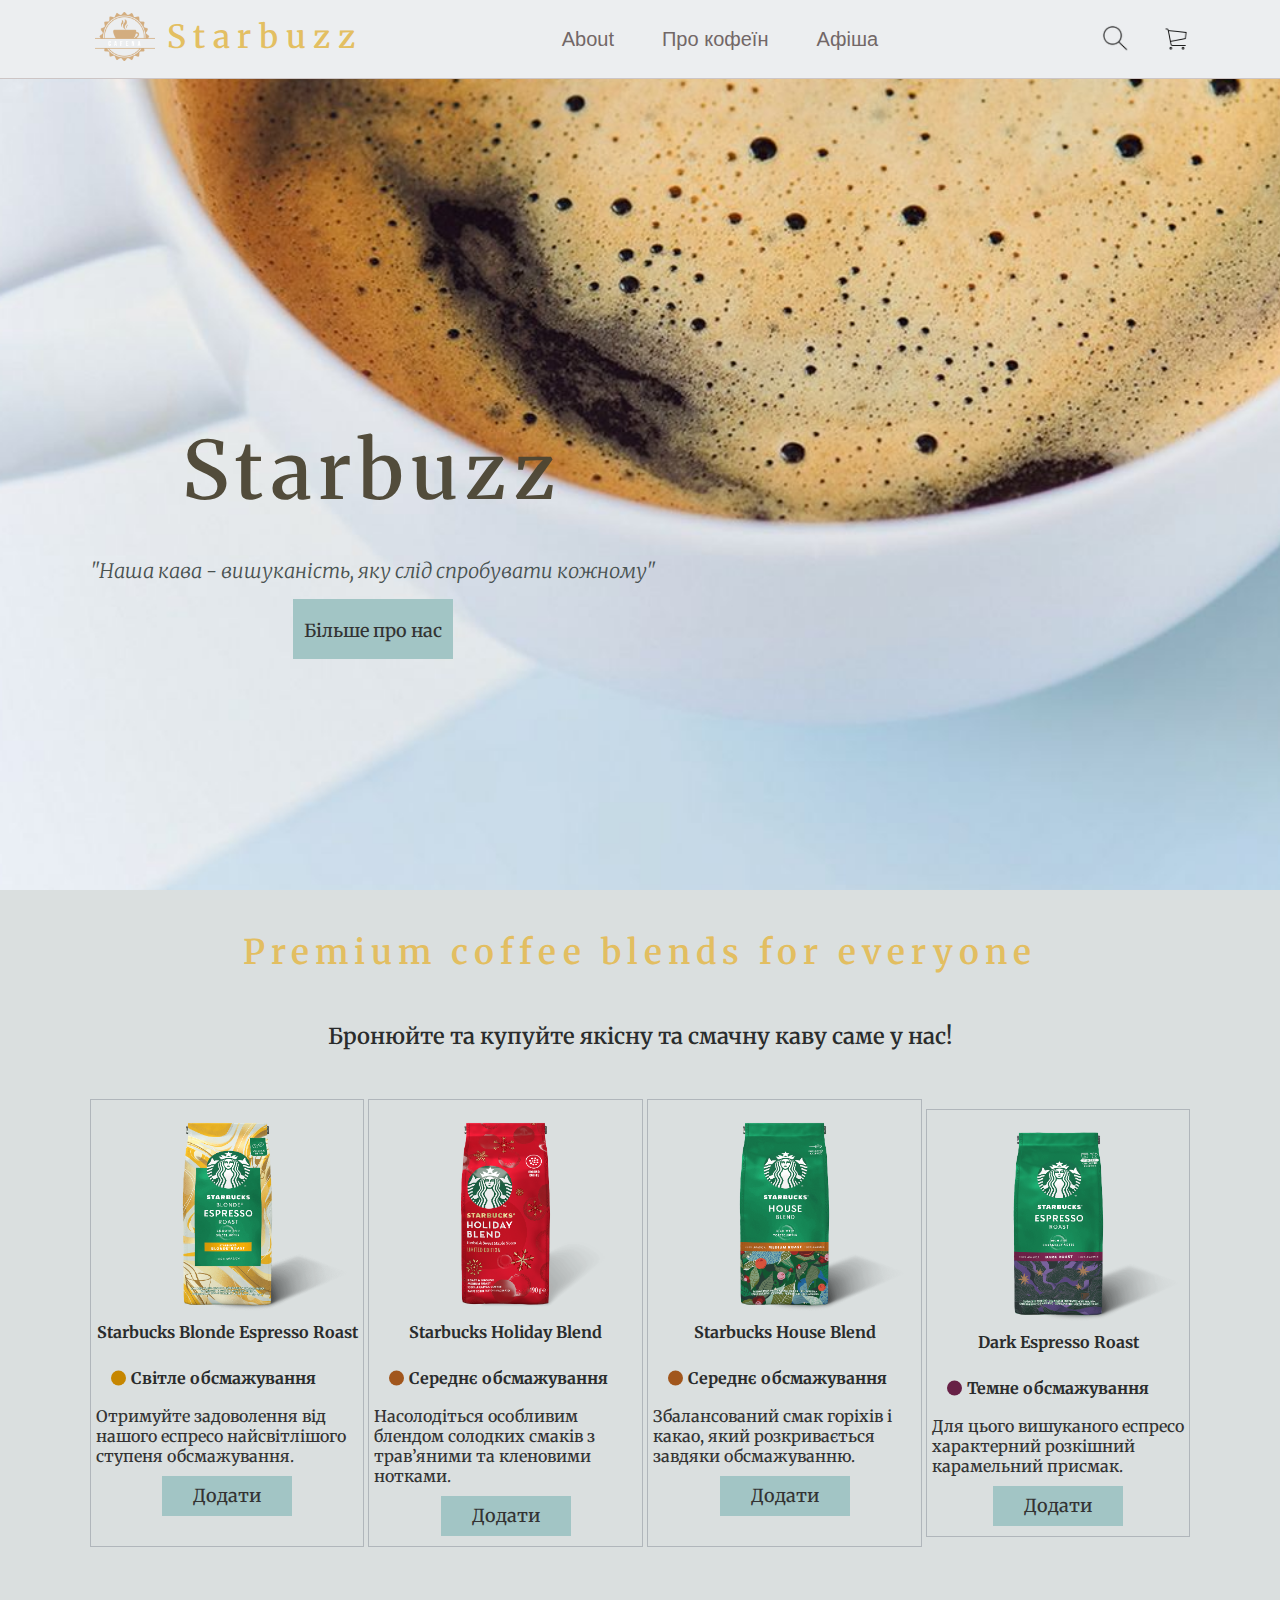
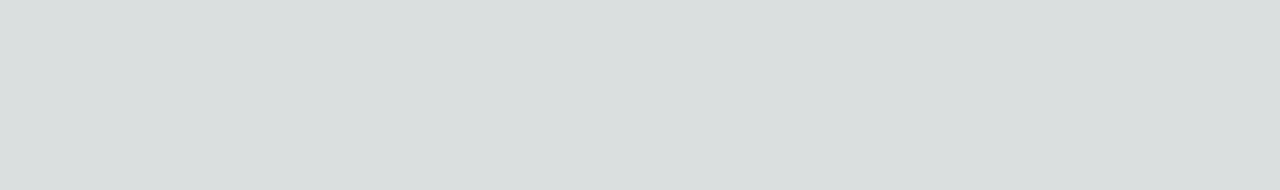
==== index.html @ 9db8d7fa "me commit" ====
<!DOCTYPE html>
<html lang="en">
<head>
    <meta charset="UTF-8">
    <meta http-equiv="X-UA-Compatible" content="IE=edge">
    <meta name="viewport" content="width=device-width, initial-scale=1.0">
    <title> Starbuzz | Головна сторінка</title>
    <link rel = "stylesheet" href="mainfile.css">
    <link href="https://fonts.googleapis.com/css2?family=Merriweather:wght@300&family=Noto+Serif&display=swap" rel="stylesheet">
    <style>
    </style>
</head>
<body>
    <script>
    window.onload = function(){ 
    let navbar = document.querySelector('.center_row');

    document.querySelector('#menu-btn').onclick = () =>{
    navbar.classList.toggle('active');
    };
}
        </script>
<header>
    <div class="logo"><a href="#"><img src="./img/logo.png" alt="logo"></a><h1 id="logo-name">Starbuzz</h1></div>
    <nav class="navbar nav_container">
        <ol class="center_row">
            <li><a href="./pages/about.html" class="menu__item" target="_blank">About</a></li>
            <li><a href="./pages/сaffeine.html" class="menu__item" target="_blank">Про кофеїн</a></li>
            <li><a href="./pages/table.html" class="menu__item" target="_blank">Афіша</a></li>
        </ol>
    </nav>
    <div class="icons">
        <div class="search" id="search-btn"><img src="./img/search.png" alt="search"></div>
        <div class="shopping" id="card-btn"><img src="./img/shopping-cart.png" alt="yourcart"></div>
        <div class="bars" id="menu-btn"><img src="./img/menu.png" alt="menu"</div>
    </div>
</header>
<section class="container cafebg">
    <div class="content">
        <h1>Starbuzz</h1>
        <p><i>"Наша кава  - вишуканість,  яку слід спробувати кожному"</i></p>
        <p class="menu_item"><a href="./pages/about.html" target="_blank" class="name">Більше про нас</a></p>
    </div>
</section>
<section class="buy-pr container">
    <h2 class="heading">Premium coffee blends for everyone</h2>
        <h3 class="heading2">Бронюйте та купуйте якісну та смачну каву саме у нас!</h3>
        <div class="grid">
            <div class="buy-coffee">
            <img class="starpic" src="./img/BlondeEspresso.png" alt="">
                <h4 class="heading3">Starbucks Blonde Espresso Roast</h4>
                <div class="roast">
            <img class="typeroast" src="./img/orange-point.svg" alt="">
                <h4 class="heading3">Світле обсмажування</h4>
                </div>
            <p class="p">Отримуйте задоволення від нашого еспресо найсвітлішого ступеня обсмажування.</p>
            <p class="menu_item1"><a href="./pages/about.html" target="_blank" class="name">Додати</a></p>
        </div>
        <div class="buy-coffee">
            <img class="starpic" src="./img/LongShadow.png" alt="">
                <h4 class="heading3">Starbucks Holiday Blend</h4>
                    <div class="roast">
                    <img class="typeroast" src="./img/brown-point.svg" alt="">
                <h4 class="heading3">Середнє обсмажування</h4>
                    </div>
            <p class="p">Насолодіться особливим блендом солодких смаків з трав’яними та кленовими нотками.</p>
            <p class="menu_item1"><a href="./pages/about.html" target="_blank" class="name">Додати</a></p>
        </div>
    <div class="buy-coffee">
        <img class="starpic" src="./img/Shadow_HouseBlend.png" alt="">
            <h4 class="heading3">Starbucks House Blend</h4>
            <div class="roast">
                <img class="typeroast" src="./img/brown-point.svg" alt="">
            <h4 class="heading3">Середнє обсмажування</h4>
            </div>
            <p class="p">Збалансований смак горіхів і какао, який розкривається завдяки обсмажуванню.</p>
            <p class="menu_item1"><a href="./pages/about.html" target="_blank" class="name">Додати</a></p>
    </div>
    <div class="buy-coffee special">
        <img class="starpic" src="./img/Shadow_EspressoRoast.png" alt="">
            <h4 class="heading3">Dark Espresso Roast</h4>
            <div class="roast">
                <img class="typeroast" src="./img/purple-point.svg" alt="">
            <h4 class="heading3">Темне обсмажування</h4>
            </div>
            <p class="p">Для цього вишуканого еспресо характерний розкішний карамельний присмак.</p>
            <p class="menu_item1"><a href="./pages/about.html" target="_blank" class="name">Додати</a></p>
    </div>
        </div>
        
</section>
</body>
</html>
---- mainfile.css ----
*{
    font-family: 'Merriweather', serif;
    margin:0; 
    padding:0;
    box-sizing: border-box;
    outline: none; 
    border:none;
    text-decoration: none;
    
}
html {
    font-size: 62.5%;
}
body{
    background: beige;
}
html, body {
    max-width: 100%;
    overflow-x: hidden;
}
h1 {
    font-size: 32px;
    font-weight: 570;
    line-height: 1.8;
    letter-spacing: 7.6px;
    text-align: center;
    text-transform: initial;
    padding-top: 0;
}
h2{
    font-size: 30px;
    font-style:initial;
    font-weight: 620;
    line-height: 1.3;
    letter-spacing: 6px;
    text-align: justify;
    text-transform: initial;
}
h3 {
    font-size: 18px;
    font-style:initial;
    font-weight: 600;
    line-height: 0.8;
    text-align:inherit;
    text-transform: initial;
}
p, a {
    font-size: 18px;
    font-weight: 500;
    line-height: normal;
    text-align: left;
    text-transform: initial;
    margin: 10px 5px;
    color: #333333;
}
section {
    align-content: initial;
    padding: 40px 7%;
}
h1, h2, h3 span {
    color: #e3bc59f3;
}
header {
    background-color: #eceef0;
    display: flex;
    justify-content: space-between;
    align-items: center;
    border-bottom: 1.5px solid #cdc5c5;
    padding: 2px 7%;
    top: 0;
    left: 0;
    right: 0;
    z-index: 1000;
    list-style-type: none;
}
.heading {
    text-align: center;
    padding-bottom: 54px;
    font-size: 34px;
}
.heading2{
    text-align: center;
    padding-bottom: 54px;
    font-size: 22px;
    color: rgb(42, 44, 44);
}
.heading3{
    text-align: center;
    padding-bottom: 8px;
    padding-top: 8px;
    font-size: 16px;
    color: rgb(42, 44, 44);
}
.p{
    font-size: 16px;
}
.logo a img{
    width: 60px;
}
div.logo h1 {
    margin: 7px;
}
.navbar{
    display: flex;
    flex-direction: column;
    justify-content: center;
    align-items: center;
}
.center_row{
    display: flex;
    justify-content: space-between;
    align-items: center;
    list-style-type: none;
}
.nav_container ol li {
    margin: 0 14px;
}
ol {
    list-style: none;
}
a.menu__item{
    margin:0 1rem;
    font-family: 'Raleway', sans-serif;
    text-decoration: none;
    font-style: normal;
    color: #726767;
    font-size: 20px;
}
a.menu__item:hover {
    color: #e3bc59f3;
    border-bottom: 2px solid #e3bc59f3;
    padding-bottom: 8px;
}
div.logo{
    display: flex;
    flex-direction: row;
}
div.icons {
    display: flex;
    flex-direction: row;
}
div.icons div {
    cursor: pointer;
    font-size: 40px;
    margin-left: 32px;
}
div.icons div img {
    height: 28px;
}
#menu-btn{
    display: none;
}
section{
    min-height: 100vh;
}
/*section cafebg*/
section.container.cafebg{
    min-height: 100vh;
    display: flex;
    align-items: center;
    background-image: url(./img/main-coffee.jpg);
    background-attachment: fixed;
    background-size: cover;
    background-position: center;
}
.container.cafebg .content {
    max-width: 800px;
}
.content h1 {
    font-size: 80px;
    color: #4b4432f3;
}
.content p {
    font-size: 2rem;
    font-weight: lighter;
    line-height: 1.8;
    padding: 1rem 0;
    color: #495250;
    margin: 0 auto;
}
.menu_item{
    position: absolute;
    background:#a2c5c5;
    color:#eceef0;
    position:relative;
    height:60px;
    width: 160px;
    font-size: 22px;
    padding:0 16px;
    cursor: pointer;
    transition:800ms ease all;
    outline:none;
    border-radius: px;
  }
  .menu_item:hover{
    background:#eceef0;
    color:#dadfdf;
  }
  .menu_item:before,.menu_item:after{
    content:'';
    position:absolute;
    top:0;
    right:0;
    height:3px;
    width:0;
    background: #a2c5c5;
    transition:400ms ease all;
  }
  .menu_item:after{
    right:inherit;
    top:inherit;
    left:0;
    bottom:0;
  }
  .menu_item:hover:before,.menu_item:hover:after{
    width:100%;
    transition:800ms ease all
  }
 a.name {
    display: flex;
    align-items: center;
    justify-content: center;
 }
 /*end section cafebg*/
 /*section buy-pr*/
 .buy-pr{
    background-color: #dadfdf;
    margin-top: -7%;
    display: flex;
    flex-direction: column;
 }
 section.buy-pr h2 {
    text-align: center;
}
.grid {
    display: flex;
    flex-wrap: wrap;
    gap: 4px;
}
.buy-coffee{
    flex: 24%;
    border: 1.5px solid rgb(176, 182, 187);
}
.roast {
    display: flex;
    flex-direction: row;
    margin-left: 20px;
}
.roast .typeroast {
    margin-right: 5px;
}
div.roast{
    margin-top: 10px;
}
img.starpic {
    display: block;
    margin: 0 auto;
}
.starpic {
    max-width: 255px;
    max-height: 315px;
}
div.grid div.buy-coffee {
    text-align: center;
}
div.buy-coffee:hover {
    background: #eceef0;
}
.menu_item1{
    position: absolute;
    background:#a2c5c5;
    color: #4b4432f3;
    position:relative;
    height:40px;
    width: 130px;
    font-size: 22px;
    padding:0 16px;
    cursor: pointer;
    transition:800ms ease all;
    outline:none;
    margin: auto;
    display: flex;
    justify-content: center;
    align-content: center;
    font-weight: 600;
    margin: 10px auto;  
}
.menu_item1:hover{
    background:#eeedbe;
    color:#b6dada;
  }













/*media queires*/
@media screen and (max-width: 991px){
    html{
        font-size: 55%;
    }
    header {
        padding: 1.5rem 2rem;
    }
    section{
        padding:2rem;
    }
}
@media (max-width: 786px){
    #menu-btn{
        display:inline-block;
    } 
    ol.center_row  {
        position: absolute;
        top: 101.5px;
        right: 0;
        background: #fff;
        width: 280px;
        height: calc(100vh - 9.5rem);
    }
     ol.center_row.active{
        right: 100%;
    }
     ol.center_row  {
        display: block;
        padding: 8px;
        font-size: 34px;
        z-index: 1;
    }
    .container.cafebg{
        background-position: left;
        justify-content: center;
        text-align: center;
    }
}
@media (max-width: 440px){
    .container.cafebg .content h1{
        font-size: 45px;
    }
    .container.cafebg .content p{
        font-size: 16px;
    }
    .menu_item {
        height: 50px;
        width: 130px;
    }
    .menu_item a{
        font-size: 14px;
    }
}
@media (max-width: 484px){
    #logo-name {
        display: none;
    }
}
@media (max-width: 1377px), 
       (min-width:1307px){
        .special {
            
    display: block;
    max-width: 24%;
    margin: auto;
        }
}
@media (max-width: 1213px){
    .special{
    display: block;
    max-width: 33%;
    margin: auto;
    }
}
@media (max-width: 817px){
    .special{
    display: block;
    max-width: 50%;
    margin: auto;
    }
}
@media (max-width: 556px){
    .special{
    display: block;
    max-width: 100%;
    }
}
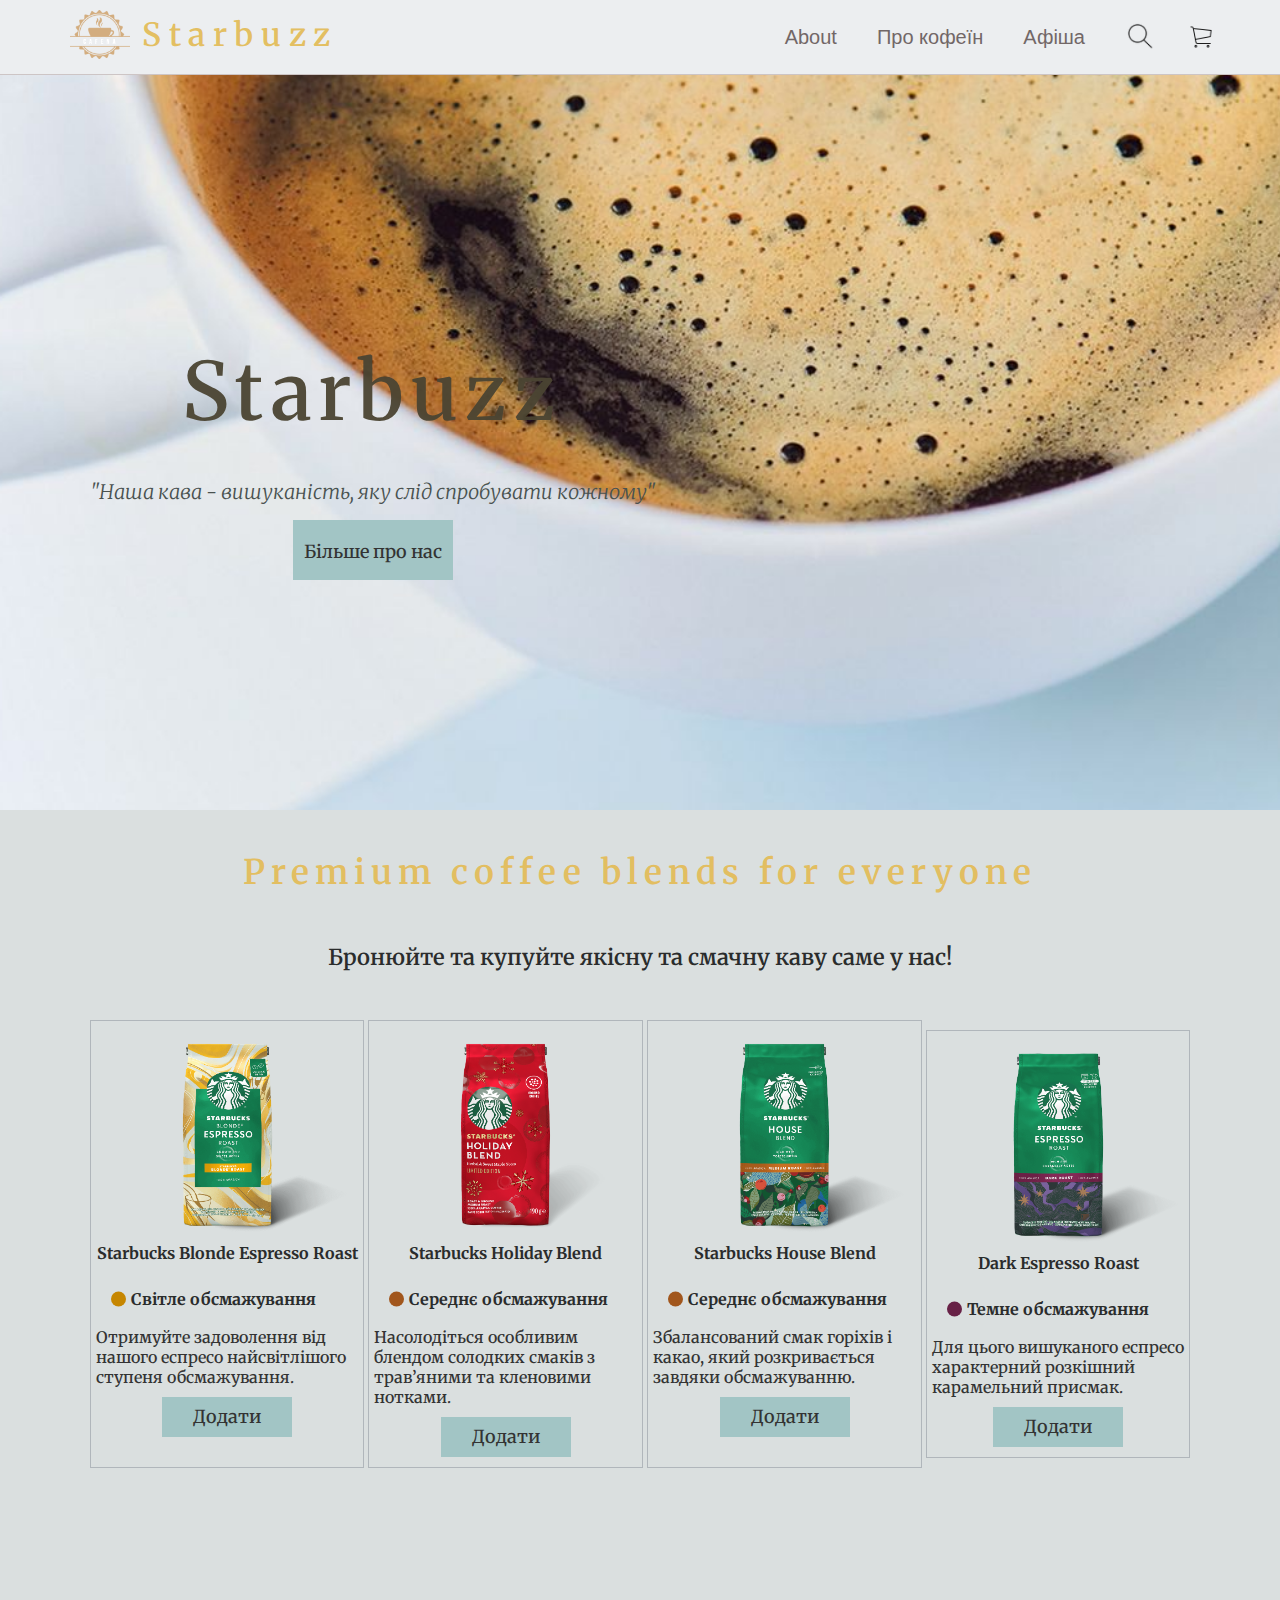
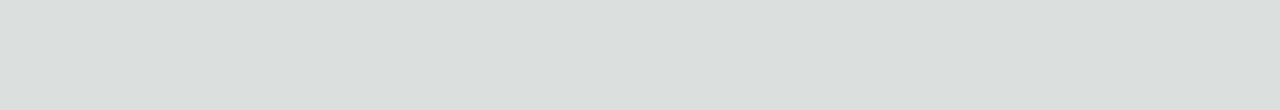
==== commit 8aa1de82: "secondcommit" ====
--- a/index.html
+++ b/index.html
@@ -11,28 +11,33 @@
     </style>
 </head>
 <body>
-    <script>
-    window.onload = function(){ 
-    let navbar = document.querySelector('.center_row');
-
-    document.querySelector('#menu-btn').onclick = () =>{
-    navbar.classList.toggle('active');
-    };
-}
-        </script>
-<header>
-    <div class="logo"><a href="#"><img src="./img/logo.png" alt="logo"></a><h1 id="logo-name">Starbuzz</h1></div>
-    <nav class="navbar nav_container">
-        <ol class="center_row">
-            <li><a href="./pages/about.html" class="menu__item" target="_blank">About</a></li>
-            <li><a href="./pages/сaffeine.html" class="menu__item" target="_blank">Про кофеїн</a></li>
-            <li><a href="./pages/table.html" class="menu__item" target="_blank">Афіша</a></li>
-        </ol>
-    </nav>
-    <div class="icons">
-        <div class="search" id="search-btn"><img src="./img/search.png" alt="search"></div>
-        <div class="shopping" id="card-btn"><img src="./img/shopping-cart.png" alt="yourcart"></div>
-        <div class="bars" id="menu-btn"><img src="./img/menu.png" alt="menu"</div>
+<header class="header">
+    <div class="header_container">
+        <div class="logo"><a href="#"><img src="./img/logo.png" alt="logo"></a><h1 id="logo-name">Starbuzz</h1></div>
+        <div class="header_menu menu">
+            <div class="menu_icon">
+                <img src="img/menu.png"></im>
+            </div>
+            <nav class="navbar nav_container">
+                <ol class="center_row">
+                    <li>
+                        <a href="#" class="menu__item">About</a>
+                        <span class="menu_arrow"></span>
+                        <ul class="menu_sub-list">
+                            <li><a href="#" class="menu_sub-link" target="_blank">Філософія</a></li>
+                            <li><a href="#" class="menu_sub-link" target="_blank">Партнери</a></li>
+                            <li><a href="#" class="menu_sub-link" target="_blank">Контакти</a></li>
+                        </ul>
+                    </li>
+                <li><a href="./pages/сaffeine.html" class="menu__item" target="_blank">Про кофеїн</a></li>
+                <li><a href="./pages/table.html" class="menu__item" target="_blank">Афіша</a></li>
+                </ol>
+                <div class="icons">
+                    <div class="search" id="search-btn"><img src="./img/search.png" alt="search"></div>
+                    <div class="shopping" id="card-btn"><img src="./img/shopping-cart.png" alt="yourcart"></div>
+                </div>
+            </nav>
+    </div>
     </div>
 </header>
 <section class="container cafebg">
@@ -90,4 +95,6 @@
         
 </section>
 </body>
+<script src="script.js"></script>
+<div class="ping" style="background-image: url(&quot;https://nervin.net/img/ping.gif&quot;); width: 23px; height: 44px; position: fixed; bottom: 0px; transform: scaleX(-1); left: 1354.83px;"></div>
 </html>--- a/mainfile.css
+++ b/mainfile.css
@@ -13,6 +13,10 @@
 }
 body{
     background: beige;
+    scroll-behavior: smooth;
+}
+body.lock{
+    overflow: hidden;
 }
 html, body {
     max-width: 100%;
@@ -60,19 +64,7 @@
 h1, h2, h3 span {
     color: #e3bc59f3;
 }
-header {
-    background-color: #eceef0;
-    display: flex;
-    justify-content: space-between;
-    align-items: center;
-    border-bottom: 1.5px solid #cdc5c5;
-    padding: 2px 7%;
-    top: 0;
-    left: 0;
-    right: 0;
-    z-index: 1000;
-    list-style-type: none;
-}
+
 .heading {
     text-align: center;
     padding-bottom: 54px;
@@ -94,32 +86,56 @@
 .p{
     font-size: 16px;
 }
+.header {
+    position: fixed;
+    top: 0;
+    left: 0;
+    width: 100%;
+    z-index: 1000;
+    background-color: #eceef0;
+    border-bottom: 1.5px solid #cdc5c5;
+}
+.header_container{
+    max-width: 1200px;
+    margin: 0 auto;
+    display: flex;
+    padding: 0px 25px;
+    align-items: center;
+    justify-content: space-between;
+    min-height: 70px;
+}
 .logo a img{
     width: 60px;
 }
 div.logo h1 {
     margin: 7px;
 }
-.navbar{
-    display: flex;
-    flex-direction: column;
-    justify-content: center;
-    align-items: center;
-}
-.center_row{
-    display: flex;
-    justify-content: space-between;
-    align-items: center;
-    list-style-type: none;
-}
-.nav_container ol li {
-    margin: 0 14px;
-}
-ol {
+.center_row > li{
+    position: relative;
+    margin: 0px 0px 0px 20px;
+}
+ol, ul {
     list-style: none;
+}
+.menu_sub-list{
+    position: absolute;
+    top: 100%;
+    right: 0;
+    background-color: #fff;
+    padding: 15px;
+    min-width: 150px;
+}
+.menu_sub-list li {
+    margin: 0px 0px 10px 0px;
+}
+.menu_sub-list li:last-child{
+    margin: 0;
 }
 a.menu__item{
     margin:0 1rem;
+}
+a.menu__item,
+.menu_sub-list li a{
     font-family: 'Raleway', sans-serif;
     text-decoration: none;
     font-style: normal;
@@ -131,6 +147,11 @@
     border-bottom: 2px solid #e3bc59f3;
     padding-bottom: 8px;
 }
+.menu_sub-list li a:hover{
+    color: #e3bc59f3;
+    border-bottom: 2px solid #e3bc59f3;
+    padding-bottom: 4px;
+}
 div.logo{
     display: flex;
     flex-direction: row;
@@ -138,6 +159,7 @@
 div.icons {
     display: flex;
     flex-direction: row;
+    margin: 0 auto;
 }
 div.icons div {
     cursor: pointer;
@@ -147,7 +169,7 @@
 div.icons div img {
     height: 28px;
 }
-#menu-btn{
+.menu_icon{
     display: none;
 }
 section{
@@ -289,6 +311,113 @@
     background:#eeedbe;
     color:#b6dada;
   }
+.menu_arrow{
+    display: none;
+}
+body._pc .center_row > li:hover .menu_sub-list {
+    opacity: 1;
+    visibility: visible;
+    transform: translate(0px, 0px);
+    pointer-events: all;
+}
+body._mobile .center_row > li {
+    display: flex;
+    align-items: center;
+}
+body._mobile .menu_arrow{
+    display: block;
+    width: 0;
+    height: 0;
+    border-left: 5px solid transparent; 
+    border-right: 5px solid transparent; 
+    border-top: 10px solid #cbcfcf;
+}
+body._mobile .center_row > li.active .menu_sub-list {
+    opacity: 1;
+    visibility: visible;
+    transform: translate(0px, 0px);
+    pointer-events: all;
+    display: block;
+}
+
+@media (min-width: 767px){
+    .center_row{
+        display: flex;
+        align-items: center;
+    }
+    .center_row > li {
+        padding: 10px 0;
+    }
+    nav.navbar.nav_container{
+        display: flex;
+    }
+    .menu_sub-list{
+        transform: translate(0px, 10%);
+        opacity: 0;
+        visibility: hidden;
+        pointer-events: none;
+        transition: all 0.3s ease 0s;
+    }
+}
+@media (max-width: 767px) {
+    .menu_icon{
+        z-index: 5;
+        display: block;
+        position: relative;
+        width: 30px;
+        height: 18px;
+        cursor: pointer;
+    }
+    .nav_container {
+        position: fixed;
+        top: 0;
+        right: -100%;
+        width: 100%;
+        height: 100%;
+        background-color:rgba(174, 201, 201, 0.95);
+        color: rgb(230, 240, 238);
+        padding: 100px 30px;
+        transition: right 0.3s ease 0s;
+    }
+    .nav_container.active{
+        right: 0;
+        
+    }
+    .nav_container::before{
+        content: "";
+        position: fixed;
+        width: 100%;
+        top: 0;
+        left: 0;
+        max-height: 102px;
+        background-color: #eceef0;
+        border-bottom: 1.5px solid #cdc5c5;
+        z-index: 2;
+    }
+    .center_row > li {
+        flex-wrap: wrap;
+        margin: 15px 0px 25px 0px;
+    }
+    .nav_container > li.active .menu_sub-list{
+        display: block;
+    }
+    .center_row li a{
+        font-size: 22px;
+    }
+    .menu_sub-list{
+        position: relative;
+        flex: 1 1 100%;
+        display: none;
+    }
+    .menu_sub-link{
+        font-size: 18px;
+    }
+}
+div.logo{
+    z-index: 3;
+}
+
+
 
 
 
@@ -303,7 +432,13 @@
 
 
 /*media queires*/
-@media screen and (max-width: 991px){
+@media screen and (min-width: 960px) {
+    html {
+      margin-left: calc(100vw - 100%);
+      margin-right: 0;
+    }
+  }
+@media(max-width: 991px){
     html{
         font-size: 55%;
     }
@@ -312,33 +447,6 @@
     }
     section{
         padding:2rem;
-    }
-}
-@media (max-width: 786px){
-    #menu-btn{
-        display:inline-block;
-    } 
-    ol.center_row  {
-        position: absolute;
-        top: 101.5px;
-        right: 0;
-        background: #fff;
-        width: 280px;
-        height: calc(100vh - 9.5rem);
-    }
-     ol.center_row.active{
-        right: 100%;
-    }
-     ol.center_row  {
-        display: block;
-        padding: 8px;
-        font-size: 34px;
-        z-index: 1;
-    }
-    .container.cafebg{
-        background-position: left;
-        justify-content: center;
-        text-align: center;
     }
 }
 @media (max-width: 440px){
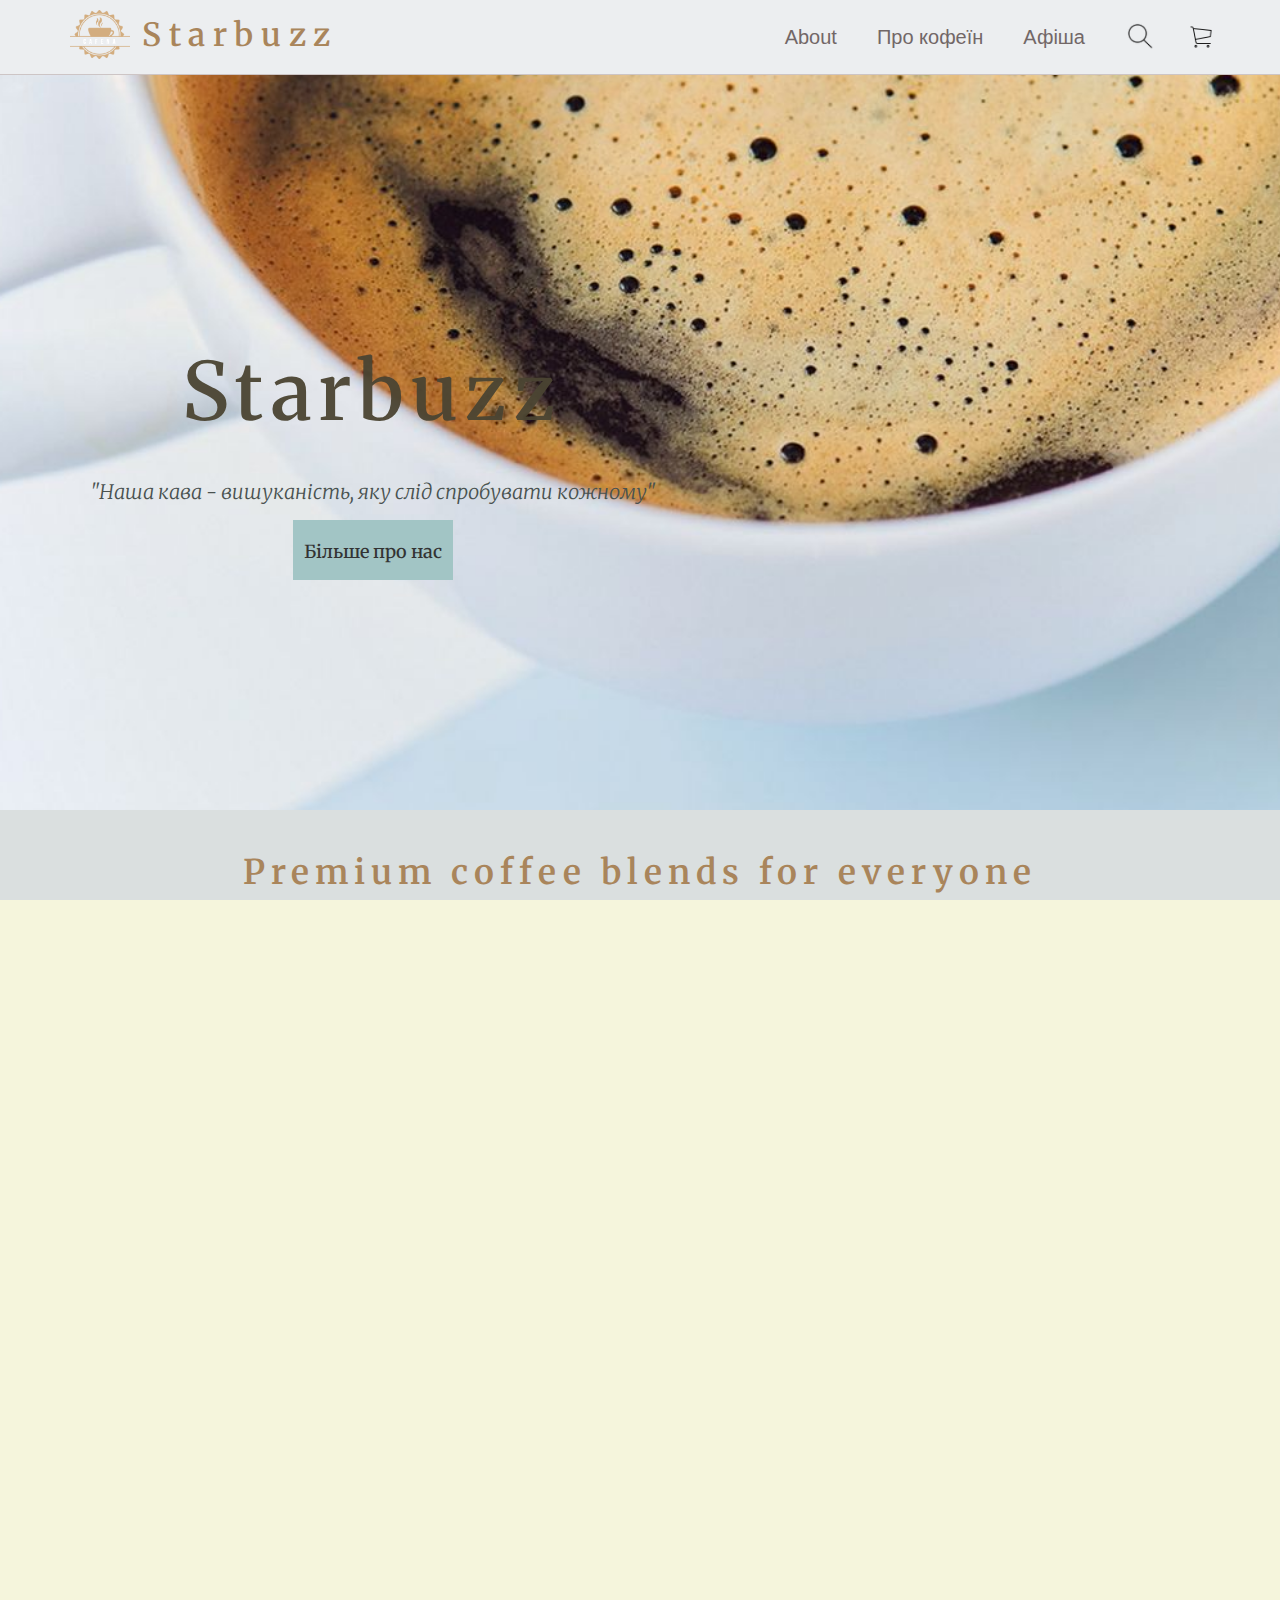
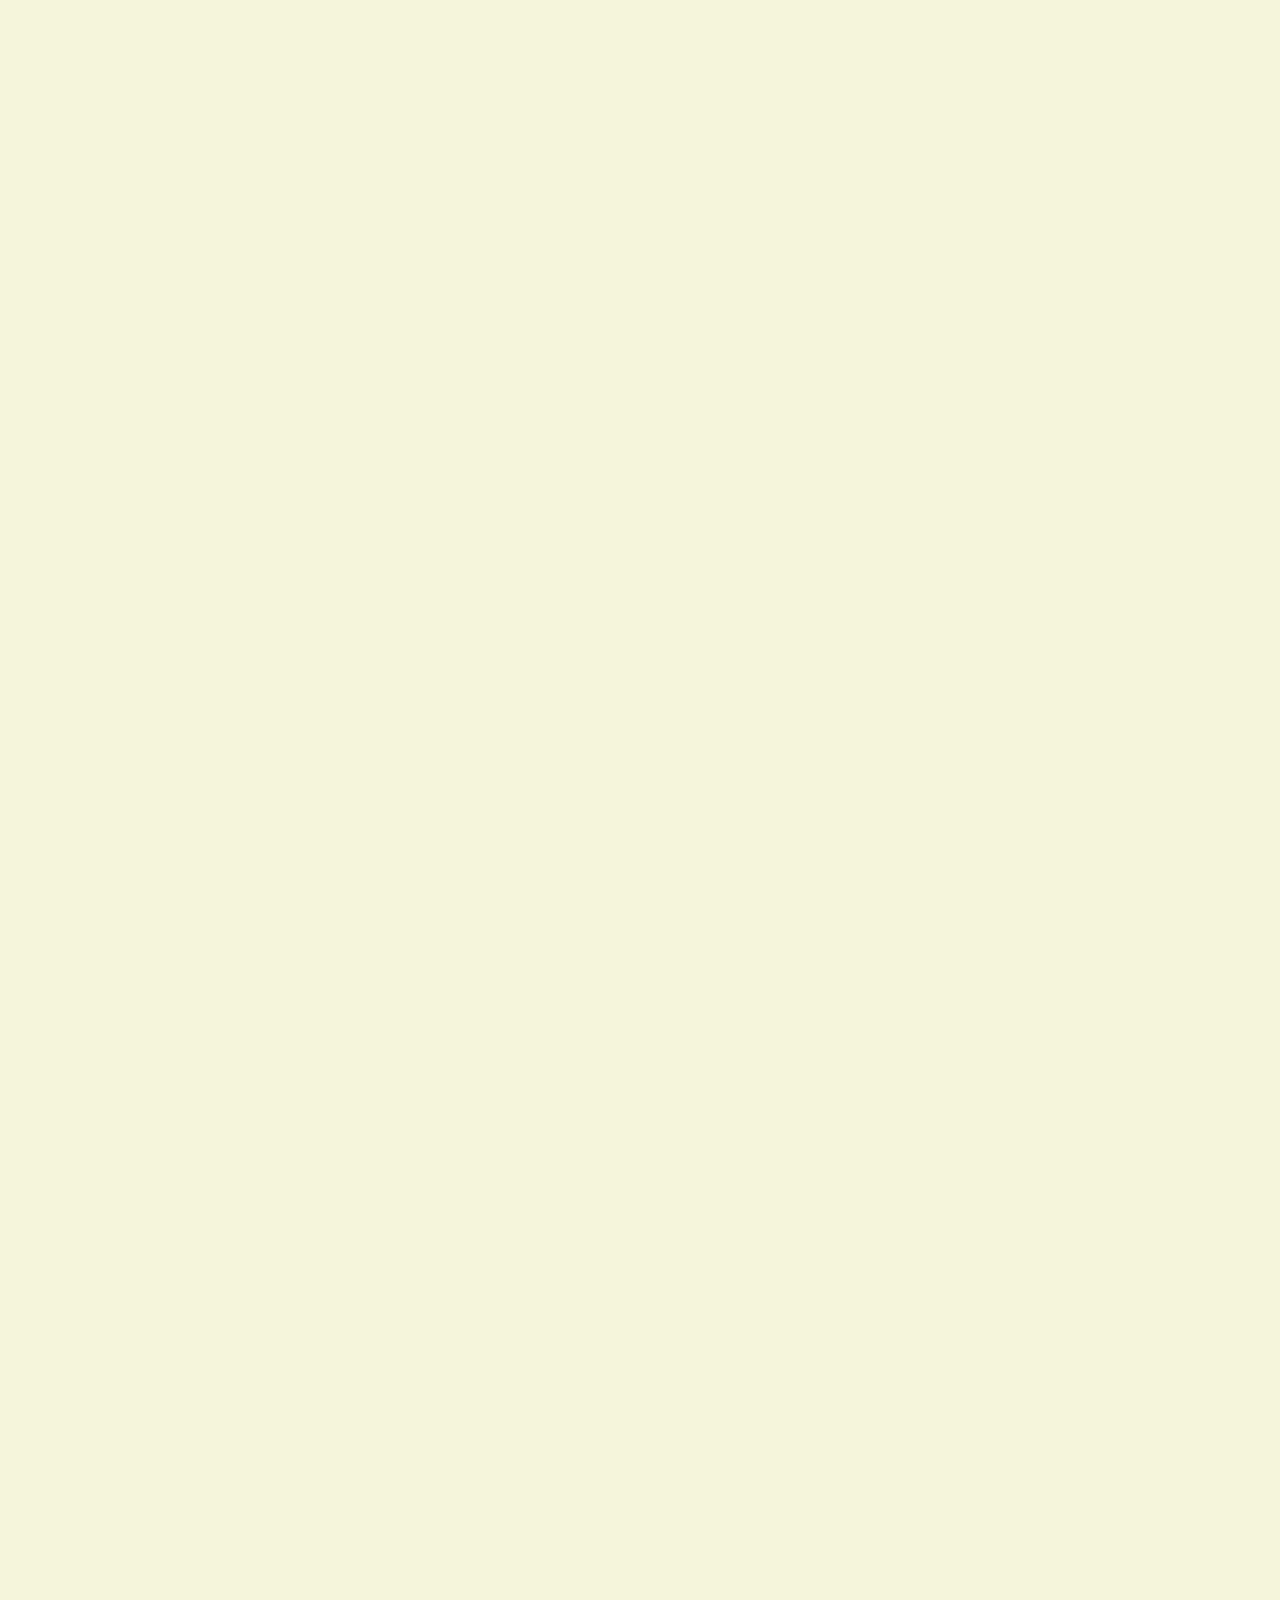
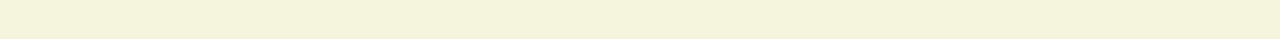
==== commit 934a9a7a: "2commit" ====
--- a/index.html
+++ b/index.html
@@ -92,9 +92,98 @@
             <p class="menu_item1"><a href="./pages/about.html" target="_blank" class="name">Додати</a></p>
     </div>
         </div>
-        
+</section>
+<section class="menu_coffee">
+    <div class="coffe-img container">
+        <h2 class="heading" id="menu">Напої кафе Starbuzz</h2>
+        <div class="row">
+         <div class="col">
+                <div class="drink">
+                    <img src="img/milk-mix.jpg" alt="milk-mix">
+                 <div class="title_coffee">
+                 <h3>HOME MIXTURE<span>$1,49</span></h3>
+                 <p>М'яка, нетерпка суміш різних сортів кави з Мексики, Болівії і Гватемали.</p>
+                 <p>Вже куштували? Оцініть напій</p>
+                 <div class="rating" data-total-value="0">
+                     <div class="rating_item" data-item-value="5" ="Чудово!">★</div>
+                     <div class="rating_item" data-item-value="4">★</div>
+                     <div class="rating_item" data-item-value="3">★</div>
+                     <div class="rating_item" data-item-value="2">★</div>
+                     <div class="rating_item" data-item-value="1">★</div>
+                 </div>
+             </div>
+             </div>
+             </div>
+         <div class="col">
+                <div class="drink">
+                 <img src="img/cappuccino.jpg" alt="cappuccino">
+              <div class="title_coffee">
+                 <h3>КАПУЧИНО<span>$ 1,89</span></h3>
+                 <p>Суміш запашного еспрессо та кип'яченого молока з додаванням білосніжної піни.</p>
+                 <p>Вже куштували? Оцініть напій</p>
+                 <div class="rating" data-total-value="0">
+                     <div class="rating_item" data-item-value="5">★</div>
+                     <div class="rating_item" data-item-value="4">★</div>
+                     <div class="rating_item" data-item-value="3">★</div>
+                     <div class="rating_item" data-item-value="2">★</div>
+                     <div class="rating_item" data-item-value="1">★</div>
+                 </div>
+             </div>
+             </div>
+          </div>
+          <div class="col">
+             <div class="drink">
+                 <img src="img/moco.jpg" alt="moco">
+              <div class="title_coffee">
+              <h3>МОККО<span>$2,3</span></h3>
+              <p>М'яка, нетерпка суміш різних сортів кави з Мексики, Болівії та Гватемали.</p>
+              <p>Вже куштували? Оцініть напій</p>
+                 <div class="rating" data-total-value="0">
+                     <div class="rating_item" data-item-value="5">★</div>
+                     <div class="rating_item" data-item-value="4">★</div>
+                     <div class="rating_item" data-item-value="3">★</div>
+                     <div class="rating_item" data-item-value="2">★</div>
+                     <div class="rating_item" data-item-value="1">★</div>
+                 </div>
+             </div>
+         </div>
+         </div>
+         <div class="col">
+          <div class="drink">
+              <img src="img/iced-coffee.jpg" alt="iced-coffee">
+           <div class="title_coffee">
+              <h3>АЙС-КАВА<span>$ 1,7</span></h3>
+              <p>Ароматний напій зі свіжого еспресо, яскравих спецій, молока та з додаванням льоду.</p>
+              <p>Вже куштували? Оцініть напій</p>
+                 <div class="rating" data-total-value="0">
+                     <div class="rating_item" data-item-value="5">★</div>
+                     <div class="rating_item" data-item-value="4">★</div>
+                     <div class="rating_item" data-item-value="3">★</div>
+                     <div class="rating_item" data-item-value="2">★</div>
+                     <div class="rating_item" data-item-value="1">★</div>
+                 </div>
+          </div>
+         </div>
+         </div>
+       </div>
+      <a class="menu_item menu_item_1" href="#" title="Забронювати">Наше меню!</a>
+</div>
+</section>
+<section class="order-coffee">
+    <div class="row1">
+        <div class="content-coffee">
+            <h1 class="heading head_take_away">Кава takeaway!</h1>
+            <h3 class="heading3">Насолоджуйтеся кавою Starbuzz вдома, в офісі чи на відпочинку. Вразьте своїх рідних та близьких нашою кавою!</h3>
+            <a class="menu_item menu_item_1" href="#" title="Замовити">Замовити</a>
+        </div>
+        <div class="image-coffee">
+            <img src="./img/coffee-takeaway.jpg" alt="">
+        </div>
+    </div>
+</section>
+<section>
+
 </section>
 </body>
 <script src="script.js"></script>
-<div class="ping" style="background-image: url(&quot;https://nervin.net/img/ping.gif&quot;); width: 23px; height: 44px; position: fixed; bottom: 0px; transform: scaleX(-1); left: 1354.83px;"></div>
 </html>--- a/mainfile.css
+++ b/mainfile.css
@@ -19,7 +19,8 @@
     overflow: hidden;
 }
 html, body {
-    max-width: 100%;
+    width: 100%;
+    height: 100%;
     overflow-x: hidden;
 }
 h1 {
@@ -61,8 +62,11 @@
     align-content: initial;
     padding: 40px 7%;
 }
-h1, h2, h3 span {
+ h3 span {
     color: #e3bc59f3;
+}
+h1, h2{
+    color: #a9855b;
 }
 
 .heading {
@@ -82,6 +86,7 @@
     padding-top: 8px;
     font-size: 16px;
     color: rgb(42, 44, 44);
+    line-height: 1.5;
 }
 .p{
     font-size: 16px;
@@ -172,12 +177,10 @@
 .menu_icon{
     display: none;
 }
-section{
-    min-height: 100vh;
-}
 /*section cafebg*/
 section.container.cafebg{
     min-height: 100vh;
+    width: 100%;
     display: flex;
     align-items: center;
     background-image: url(./img/main-coffee.jpg);
@@ -212,7 +215,6 @@
     cursor: pointer;
     transition:800ms ease all;
     outline:none;
-    border-radius: px;
   }
   .menu_item:hover{
     background:#eceef0;
@@ -339,6 +341,166 @@
     pointer-events: all;
     display: block;
 }
+/*section menu*/
+.menu_coffee {
+    background-color: #e9e7e5;
+}
+.row{
+    display: flex;
+    flex-wrap: wrap;
+}
+.col{
+    flex: 45%;
+    box-sizing: border-box;
+    padding: 10px 20px 15px 20px;
+}
+.col div.drink img{
+    float: left;
+    margin: 4px;
+    width: 80px;
+    height: 80px;
+    text-align: left;
+    border-radius: 50%;
+}
+div.title_coffee {
+    margin-left: 90px;
+    font-size: 10px;
+}
+div.title_coffee h3 {
+    color: rgb(180, 157, 140);
+    line-height: 1.4;
+}
+div.title_coffee p{
+    font-size: 16px; 
+    margin-top: 25px;
+} 
+div.title_coffee span {
+    border-bottom: 3.5px dotted;
+    margin-left: 40px;
+}
+.col {
+    border: 1.5px solid rgb(187, 186, 176);
+    margin: 1.5px;
+    position:relative;
+    padding-bottom: 40px;
+}
+.col:hover{
+    background-color:rgb(224, 212, 204);
+    transform: scale(1.02);
+}
+.rating {
+    display: inline-flex;
+    flex-direction: row-reverse;
+    padding: 5px;
+    position: absolute;
+    bottom: 5px;
+}
+.rating_item{
+    color: #a8a7a7;
+    cursor: pointer;
+    transition: .2s;
+    font-size: 22px;
+}
+.rating_item:hover,
+.rating_item:hover ~ .rating_item{
+    color: #e3bc59f3;
+}
+.rating[data-total-value="1"] .rating_item:nth-child(n+5),
+.rating[data-total-value="2"] .rating_item:nth-child(n+4),
+.rating[data-total-value="3"] .rating_item:nth-child(n+3),
+.rating[data-total-value="4"] .rating_item:nth-child(n+2),
+.rating[data-total-value="5"] .rating_item:nth-child(n+1) {
+    color: #e3bc59f3;
+}
+.menu_item_1{
+    background-color:rgb(180, 157, 140);
+}
+a.menu_item.menu_item_1{
+    display: flex;
+    justify-content: center;
+    align-items: center;
+    bottom: -20px;
+}
+.menu_item_1:before,.menu_item_1:after{
+    content:'';
+    position:absolute;
+    top:0;
+    right:0;
+    height:3px;
+    width:0;
+    background: rgb(180, 157, 140);
+    transition:400ms ease all;
+  }
+  .menu_item_1:hover{
+      color: rgb(180, 157, 140);
+  }
+  .menu_item_1:after{
+    right:inherit;
+    top:inherit;
+    left:0;
+    bottom:0;
+  }
+  .menu_item.menu_item_1{
+    height: 50px;
+    font-size: 18px;
+    margin: 0 auto;
+}
+
+/*.menu_item.menu_item_1{
+    height: 50px;
+    font-size: 18px;
+    margin: 0 auto;
+    top: 10px;
+}
+
+.menu_item.menu_item_1:hover{
+    background:#f0efec;
+    color:rgb(180, 157, 140);
+  }
+/*
+  .menu_item.menu_item_1:before,.menu_item.menu_item_1:after{
+    background: rgb(180, 157, 140);
+  }
+  .menu_item_1:after{
+    right:inherit;
+    top:inherit;
+    left:0;
+    bottom:0;
+  }*/
+/*section order-coffee*/
+.order-coffee{
+    background-color: #dadfdf;
+}
+.row1{
+    display: flex;
+    align-items: center;
+    width: 96%;
+}
+.content-coffee,
+.image-coffee {
+    flex: 50%;
+    font-size: 24px;
+    margin: 15px;
+}
+.head_take_away{
+    color: #a9855b;
+    font-size: 65px;
+}
+.image-coffee img {
+    width: 100%;
+    height: auto;
+}
+
+
+
+
+
+
+
+
+
+
+
 
 @media (min-width: 767px){
     .center_row{
@@ -413,8 +575,19 @@
         font-size: 18px;
     }
 }
+div.title_coffee span {
+    border-bottom: 3.5px dotted;
+    display: flex;
+    max-width: 55px;
+    margin-left: 10px;
+}
 div.logo{
     z-index: 3;
+}
+@media (max-width: 1280px){
+    .row1{
+    flex-direction: column;
+    }
 }
 
 
@@ -462,6 +635,12 @@
     }
     .menu_item a{
         font-size: 14px;
+    }
+    .head_take_away{
+        font-size: 42px;
+    }
+    a.menu_item.menu_item_1{
+        font-size: 15px;
     }
 }
 @media (max-width: 484px){
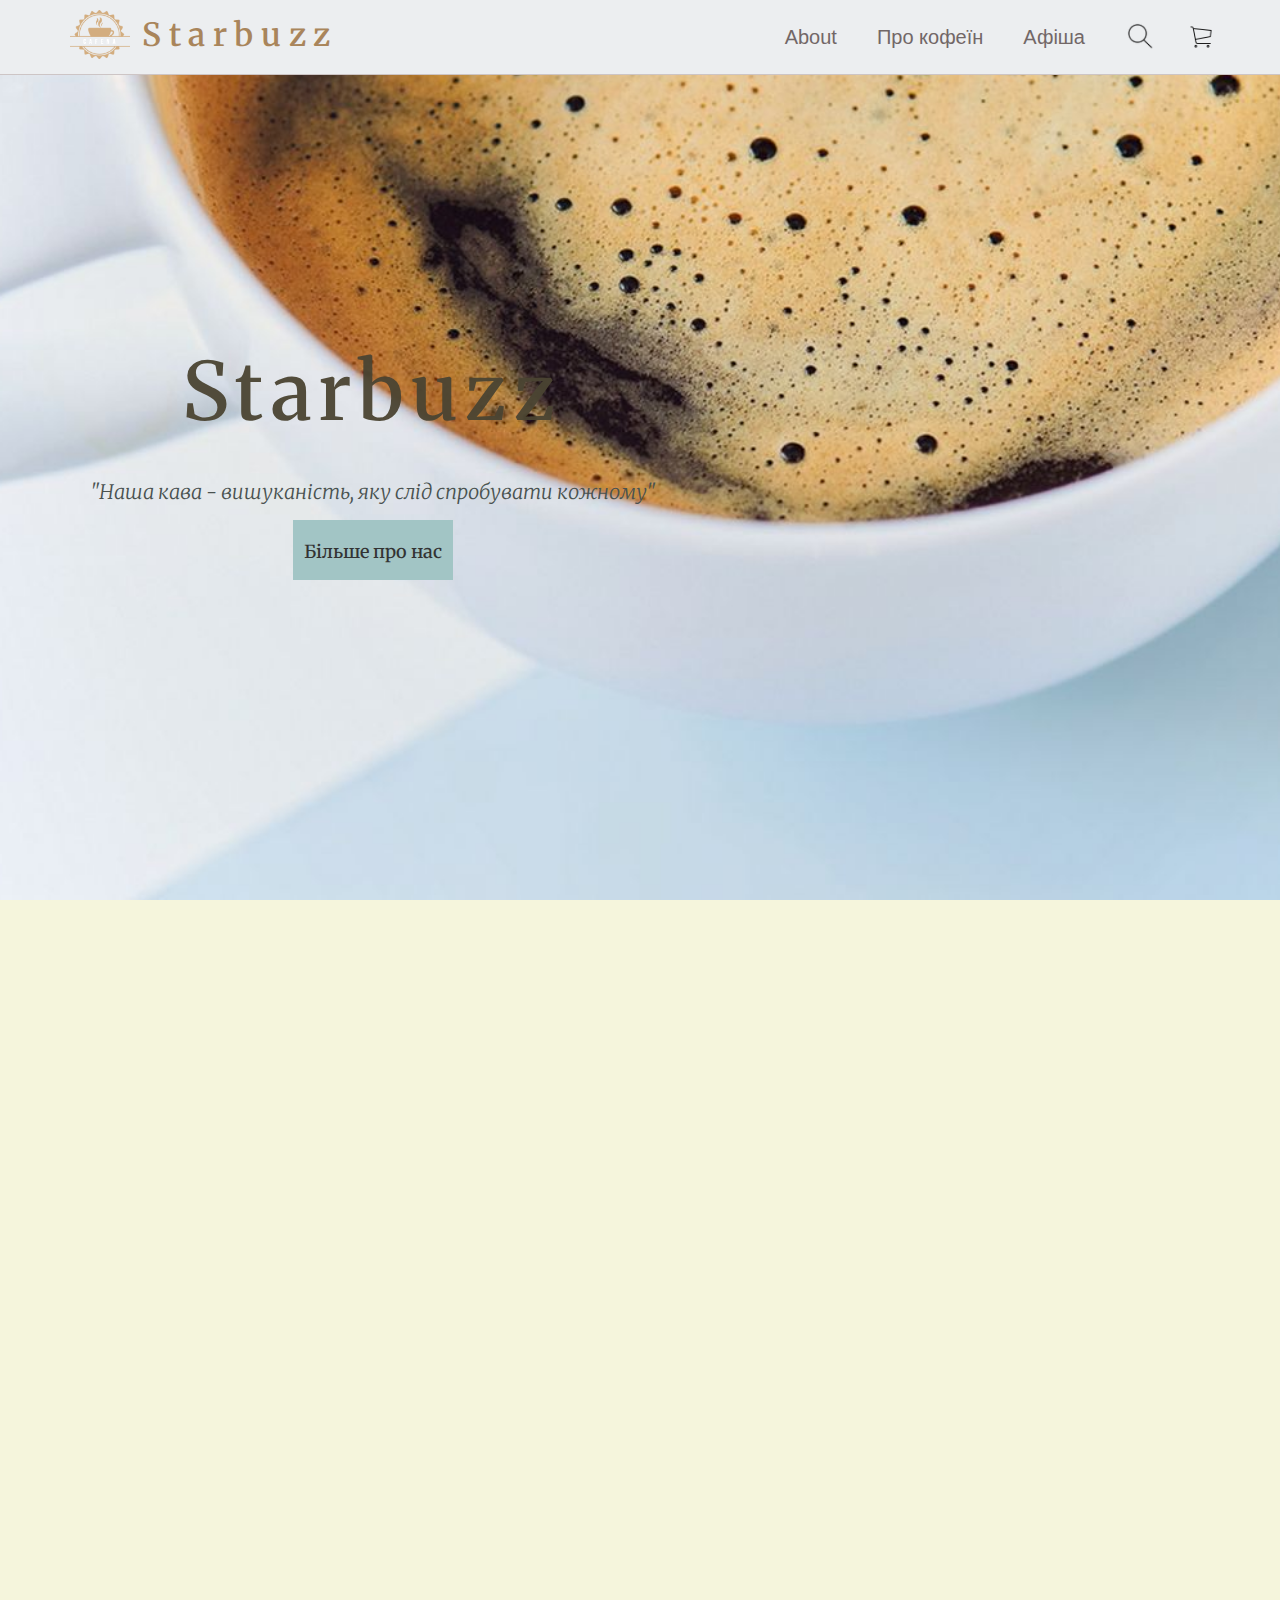
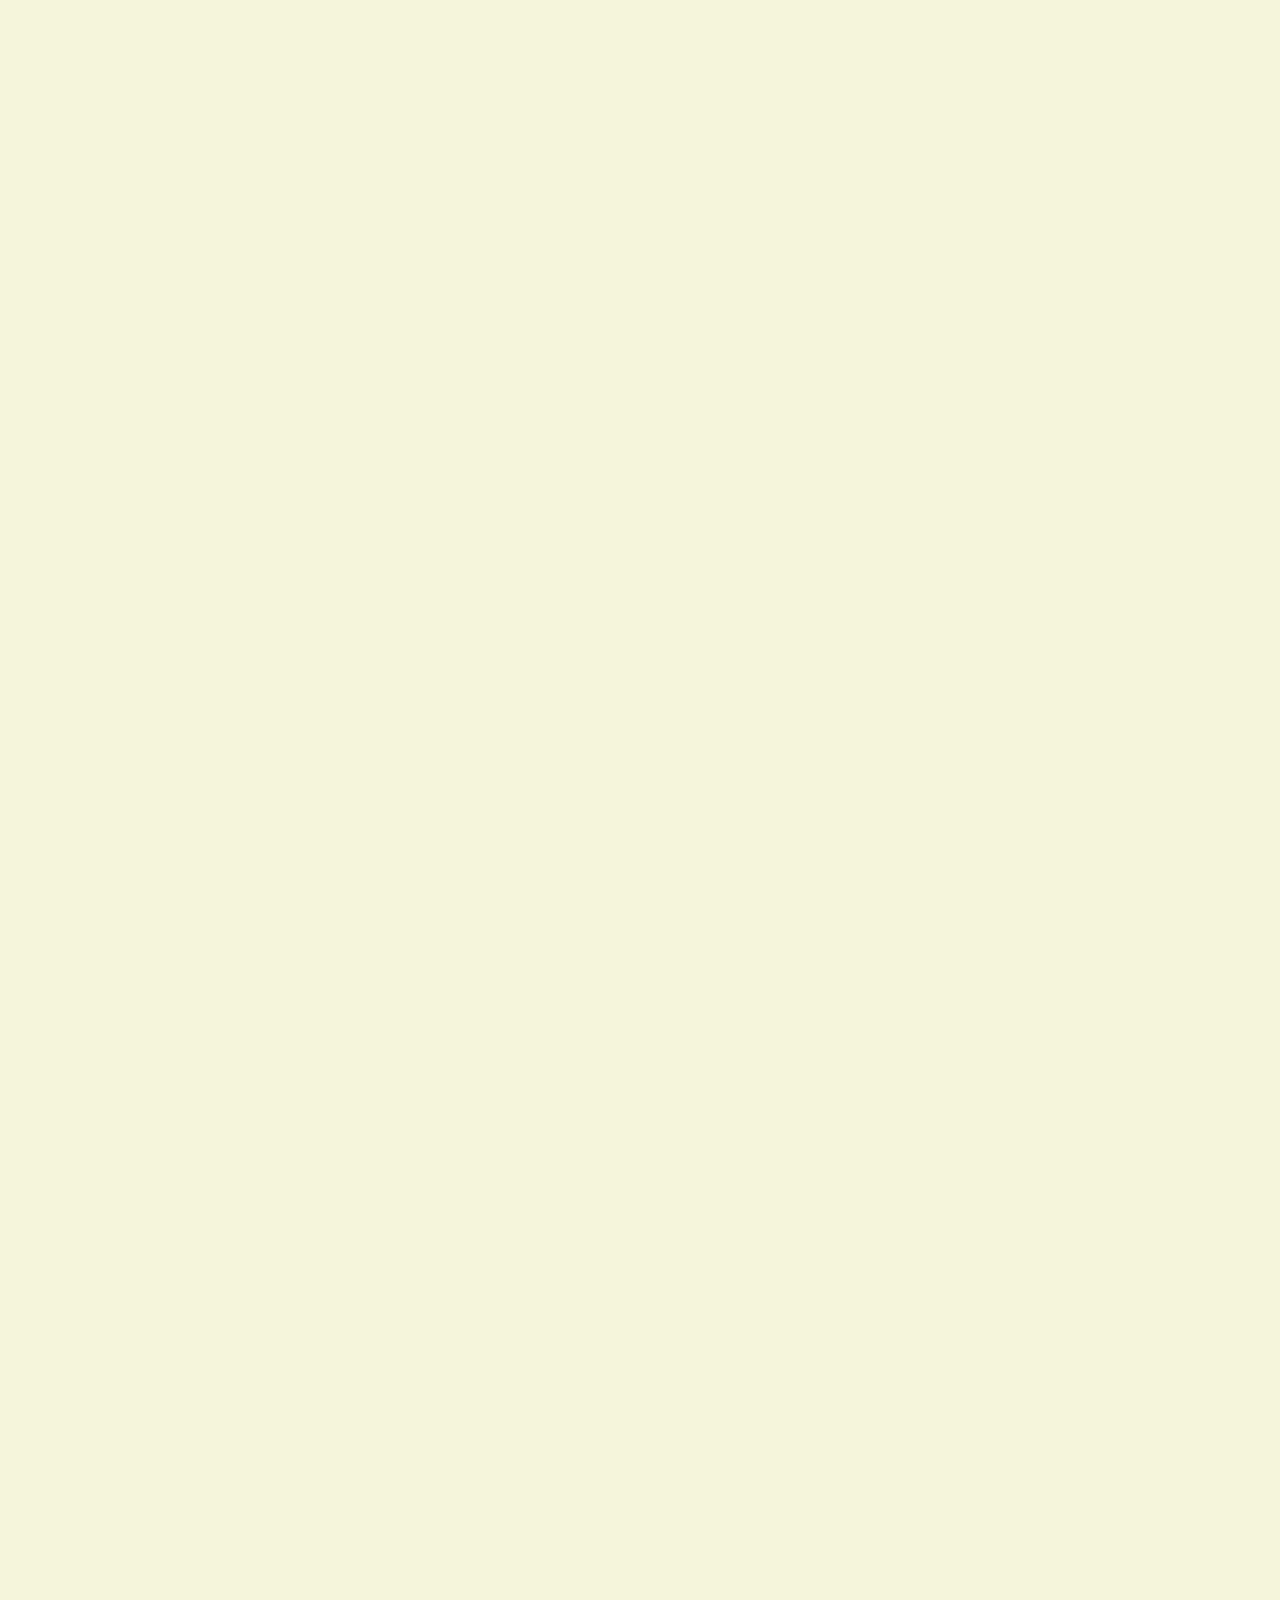
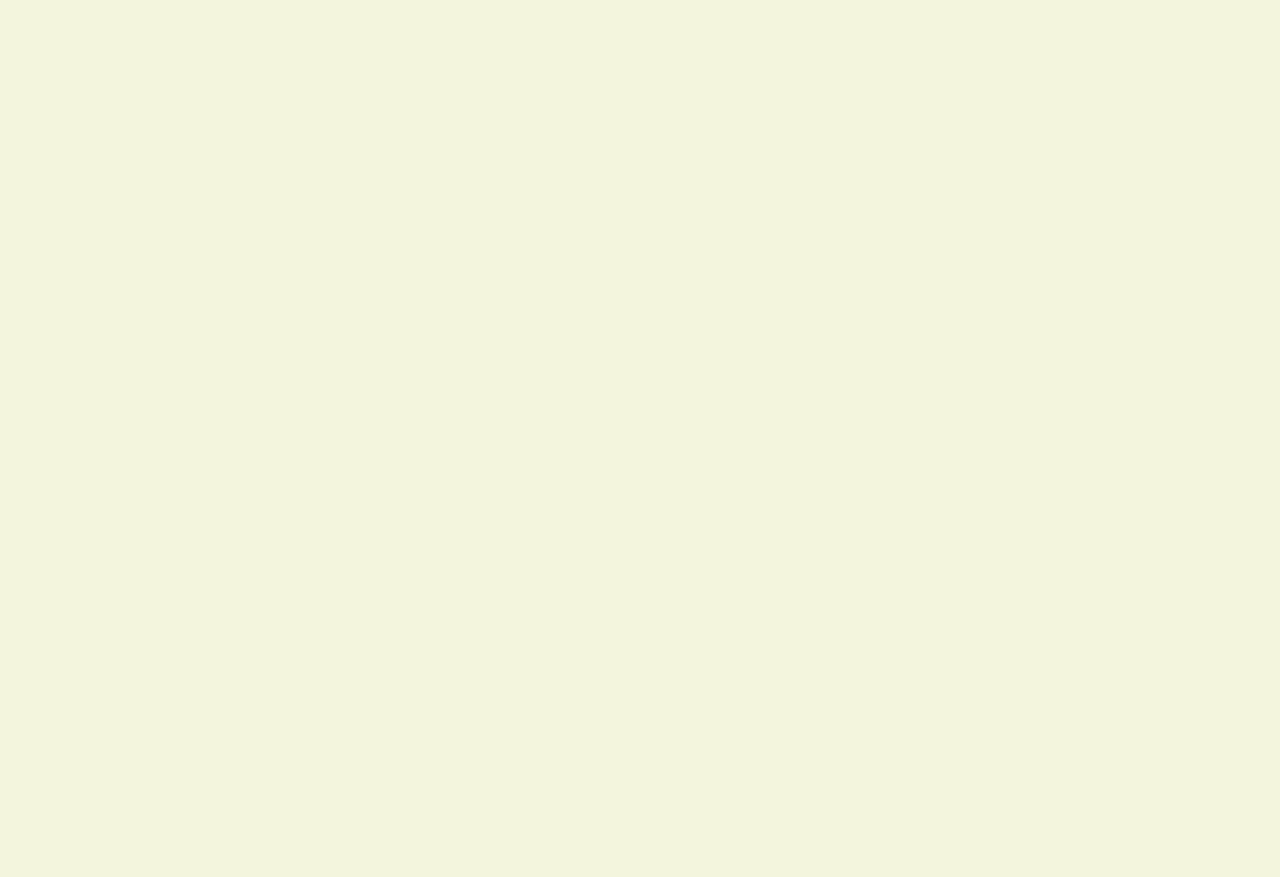
==== commit a3e1225b: "thirdcommit" ====
--- a/index.html
+++ b/index.html
@@ -5,7 +5,7 @@
     <meta http-equiv="X-UA-Compatible" content="IE=edge">
     <meta name="viewport" content="width=device-width, initial-scale=1.0">
     <title> Starbuzz | Головна сторінка</title>
-    <link rel = "stylesheet" href="mainfile.css">
+    <link rel = "stylesheet"  href="mainfile.css">
     <link href="https://fonts.googleapis.com/css2?family=Merriweather:wght@300&family=Noto+Serif&display=swap" rel="stylesheet">
     <style>
     </style>
@@ -47,6 +47,14 @@
         <p class="menu_item"><a href="./pages/about.html" target="_blank" class="name">Більше про нас</a></p>
     </div>
 </section>
+<section class="intro">
+    <div class="intro-coffee active-block">
+        <h1 class="heading">Starbuzz</h1>
+        <p class="title_p">Ми зібрали найкращі смаки кави з усього світу!</p>
+        <p><i class="down"></i></p>
+    </div>
+</div>
+</section>
 <section class="buy-pr container">
     <h2 class="heading">Premium coffee blends for everyone</h2>
         <h3 class="heading2">Бронюйте та купуйте якісну та смачну каву саме у нас!</h3>
@@ -181,8 +189,44 @@
         </div>
     </div>
 </section>
-<section>
-
+<section class="news">
+    <div class="columns1">
+        <div class="part1">
+            <img src="./img/новорічна кава.jpg" alt="coffee">
+        </div>
+        <div class="part1">
+            <div class="container-form">
+                <form class="main_form" action="#">
+                    <fieldset class="forms">
+                        <legend>Підписка на новини</legend>
+                            <p class="p">Хочете бути в курсі подій? Підпишіться на кавові новини!</p>
+                        <div class="columns1">
+                            <div class="part1">
+                                <label for="email">Email</label>
+                                <input class="input_det" type="email" id="email" title="Вкажіть свій email" placeholder="Введіть Ваш email">
+                            </div>
+                            <div class="part1 subsc">
+                            <div class="buttons">
+                                <button type="submit" class="floated button">Підписатися</button>
+                            </div>
+                            </div>
+                        </div>
+                        <div class="columns1">
+                            <div class="inputfield part1">
+                                <label for="pack" class="check">
+                                <input type="checkbox" id="pack" class="custom-checkbox" name="number" value="one">
+                                <span class="checkmark"></span>
+                                </label> 
+                            <div class="part1">
+                                <p class="p">Заповнюючи цю форму, Ви погоджуєтеся з нашою <a href="#" class="p">політикою конфіденціальності</a></p>
+                            </div>
+                        </div>
+                        </div>
+                    </fieldset>
+                </form>
+            </div>
+        </div>
+    </div>
 </section>
 </body>
 <script src="script.js"></script>
--- a/mainfile.css
+++ b/mainfile.css
@@ -61,6 +61,7 @@
 section {
     align-content: initial;
     padding: 40px 7%;
+    z-index: 1000;
 }
  h3 span {
     color: #e3bc59f3;
@@ -445,28 +446,6 @@
     font-size: 18px;
     margin: 0 auto;
 }
-
-/*.menu_item.menu_item_1{
-    height: 50px;
-    font-size: 18px;
-    margin: 0 auto;
-    top: 10px;
-}
-
-.menu_item.menu_item_1:hover{
-    background:#f0efec;
-    color:rgb(180, 157, 140);
-  }
-/*
-  .menu_item.menu_item_1:before,.menu_item.menu_item_1:after{
-    background: rgb(180, 157, 140);
-  }
-  .menu_item_1:after{
-    right:inherit;
-    top:inherit;
-    left:0;
-    bottom:0;
-  }*/
 /*section order-coffee*/
 .order-coffee{
     background-color: #dadfdf;
@@ -490,14 +469,163 @@
     width: 100%;
     height: auto;
 }
-
-
-
-
-
-
-
-
+/*section intro*/
+.intro{
+    background-color: #e9e7e5;
+    min-height: 480px;
+}
+.title_p{
+    padding: 0 0 20px;
+    color: #787878;
+    margin: 20px;
+}
+.intro-coffee{
+    text-align: center;
+    max-width: 500px;
+    margin: 0 auto;
+}
+.intro-coffee h1{
+    font-size: 60px;
+    color: #4b4432f3;
+}
+.intro-coffee .heading{
+    padding-bottom: 40px;
+}
+
+i.down {
+    border: solid rgb(180, 157, 140);
+    border-width: 0 4px 4px 0;
+    display: inline-block;
+    padding: 3px;
+    height: 50px;
+    width: 50px;
+    text-align: center;
+    margin-left: 46%;
+  }
+i.down:hover{
+    border: solid #e3bc59f3;
+    border-width: 0 4px 4px 0;
+    display: inline-block;
+    padding: 3px;
+    height: 50px;
+    width: 50px;
+  }
+  .down {
+    transform: rotate(45deg);
+    -webkit-transform: rotate(45deg);
+}
+/*section subscribe*/
+.news{
+    background-color: #dadfdf;
+}
+.columns1{
+    display: flex;
+}
+.part1{
+    flex: 50%;
+    align-items: center;
+    justify-content: center;
+}
+.container-form{
+    max-width: 500px;
+    width: 100%;
+    background: #fff;
+    margin: 20px auto;
+    padding: 30px;
+    box-shadow: 1px 1px 2px rgb(0, 0, 0, 0.125);
+}
+.container-form legend{
+    font-size: 24px;
+    font-weight: 700;
+    margin-bottom: 20px;
+    color: #dfbf6ff3;
+    text-transform: uppercase;
+    text-align: center;
+}
+.container-form form{
+    width: 100%;
+}
+.part1{
+    display: flex;
+    align-items: center;
+    margin: 0 15px;
+}
+.part1 label{
+    width: 50px;
+    margin-right: 10px;
+    font-size: 14px;
+    color:#4b4432f3; 
+}
+.button{
+    height: 37px;
+    width: 110px;
+    margin-right: 105px;
+    margin: 15px 0;
+}
+.part1 .input_det {
+    width: 160px;
+    outline: none;
+    border: 0.5px solid #bdbcbaf3;
+    font-size: 15px;
+    padding: 8px 10px;
+    transition: all 0.3s ease;
+}
+.part1 .input_det:focus{
+    border: 1px solid #e3bc59f3;
+}
+label p a{
+    float: left;
+}
+label p a{
+    color: rgb(180, 157, 140);
+}
+label p a:hover{
+    color: rgb(212, 202, 142);
+}
+.inputfield .check{
+    width: 15px;
+    height: 15px;
+    cursor:pointer;
+    position: relative;
+    margin: 0 10px;
+}
+.inputfield .check input[type="checkbox"]{
+    position: absolute;
+    top: 0;
+    left: 0;
+    opacity: 0;
+}
+.inputfield .check .checkmark{
+    width: 15px;
+    height: 15px;
+    border: 1px solid rgb(212, 202, 142);
+    display: block;
+    position: relative;
+    background: rgb(248, 248, 248);
+}
+.inputfield .check .checkmark:before {
+    content: "";
+    position: absolute;
+    top: 1px;
+    left: 2px;
+    width: 5px;
+    height: 2px;
+    border: 2px solid;
+    border-color: transparent transparent #fff #fff;
+    transform: rotate(-45deg);
+    display: none;
+}
+.inputfield .check input[type="checkbox"]:checked ~ .checkmark{
+    background: rgb(212, 202, 142);
+}
+.inputfield .check input[type="checkbox"]:checked ~ .checkmark:before{
+    background: rgb(212, 202, 142);
+    display: block;
+}
+.part1 img{
+    width: 100%;
+    height: auto;
+}
 
 
 
@@ -543,7 +671,6 @@
     }
     .nav_container.active{
         right: 0;
-        
     }
     .nav_container::before{
         content: "";
@@ -589,8 +716,49 @@
     flex-direction: column;
     }
 }
-
-
+@media (max-width: 350px){
+    .intro-coffee h1{
+        font-size: 40px;
+    }
+}
+@media (max-width: 1112px){
+    .news .columns1{
+        flex-direction: column;
+    }
+    .columns1 .part1 label{
+        flex-direction: column;
+        align-items: flex-start;
+    }
+}
+@media (max-width: 440px){
+    fieldset.forms p,
+    .part1 .input_det,
+    .inputfield .part1 p,
+    .inputfield .part1 p a{
+        font-size: 14px;
+    }
+}
+@media (max-width: 340px){
+    .columns1 .part1{
+        width: 250px;
+        margin-right: 20px;
+    }
+    fieldset.forms legend {
+        margin-left: -40px;
+        font-size: 14px;
+    }
+    fieldset.forms p.p,
+    fieldset.forms p.p a,
+    div.part1 label{
+        font-size: 10px;
+    }
+    .input_det{
+        width: 100px;
+    }
+    .container-form{
+        width: 300px;
+    }
+}
 
 
 
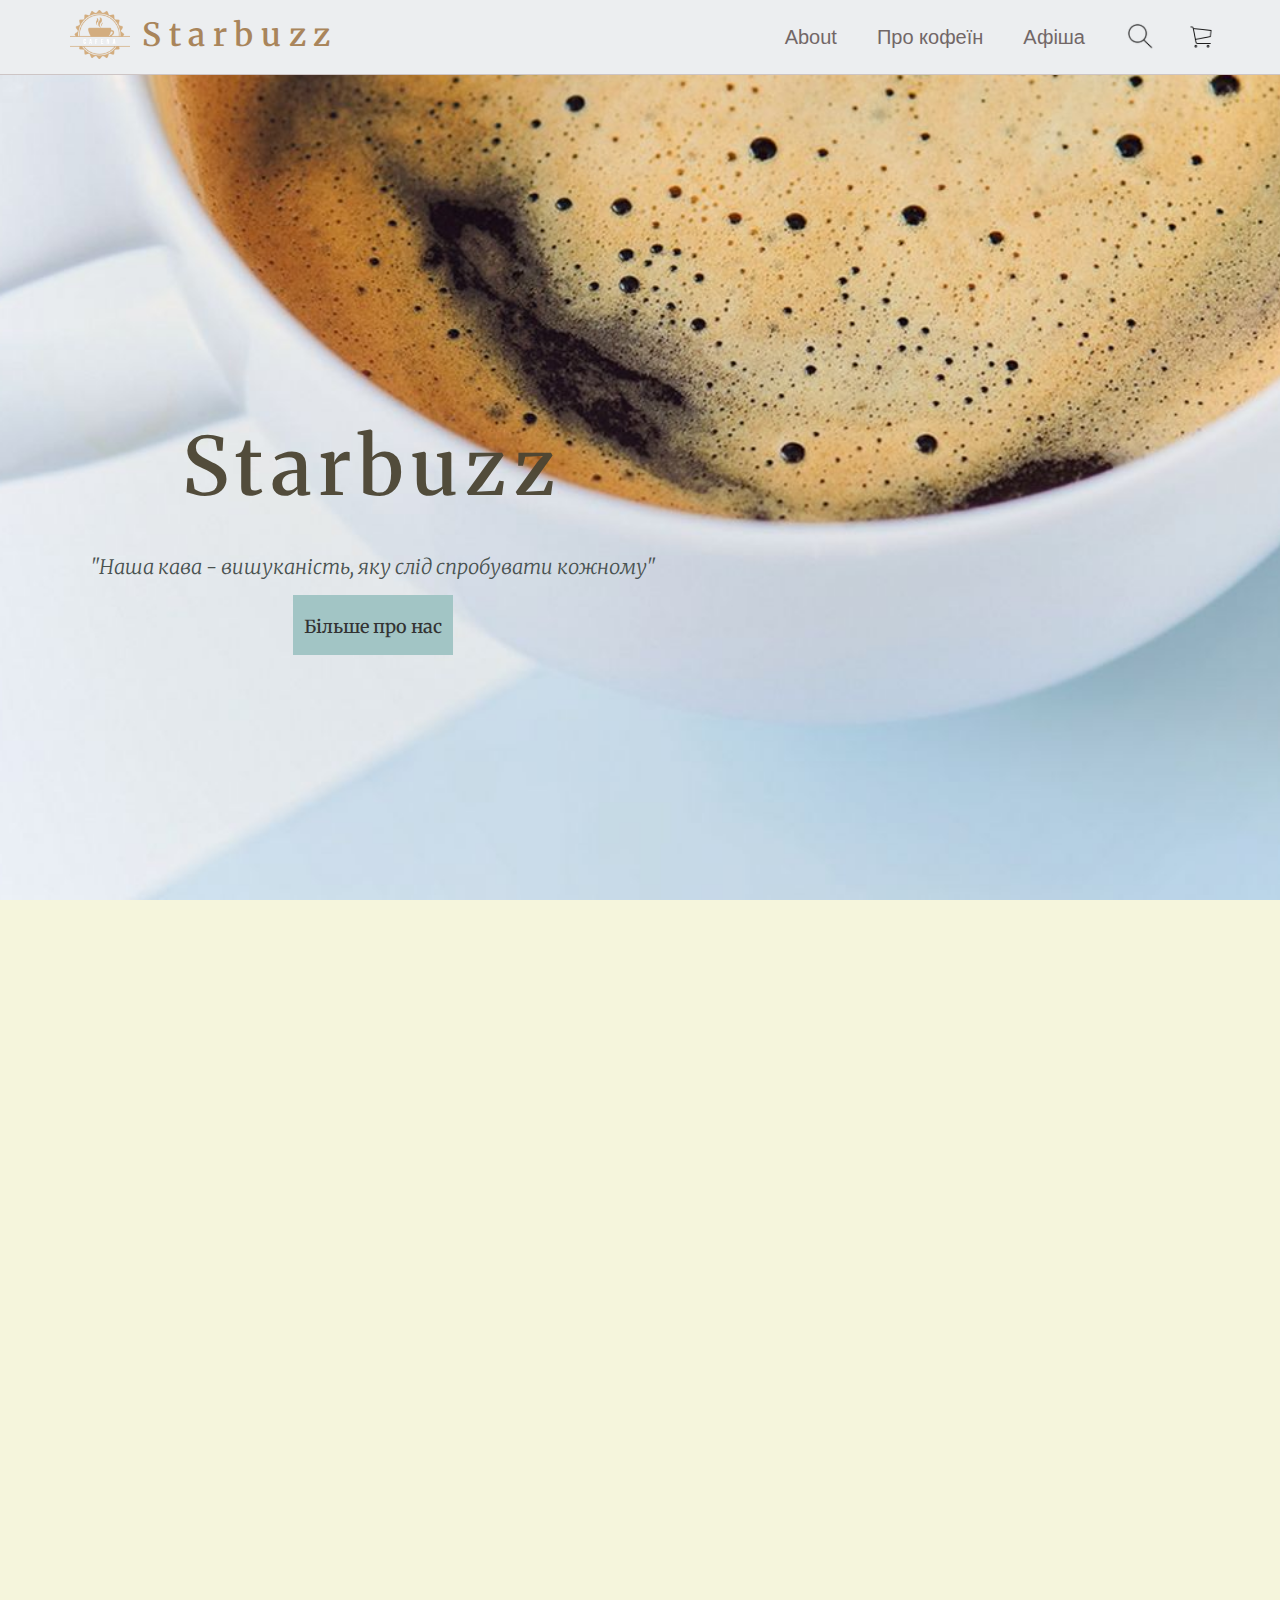
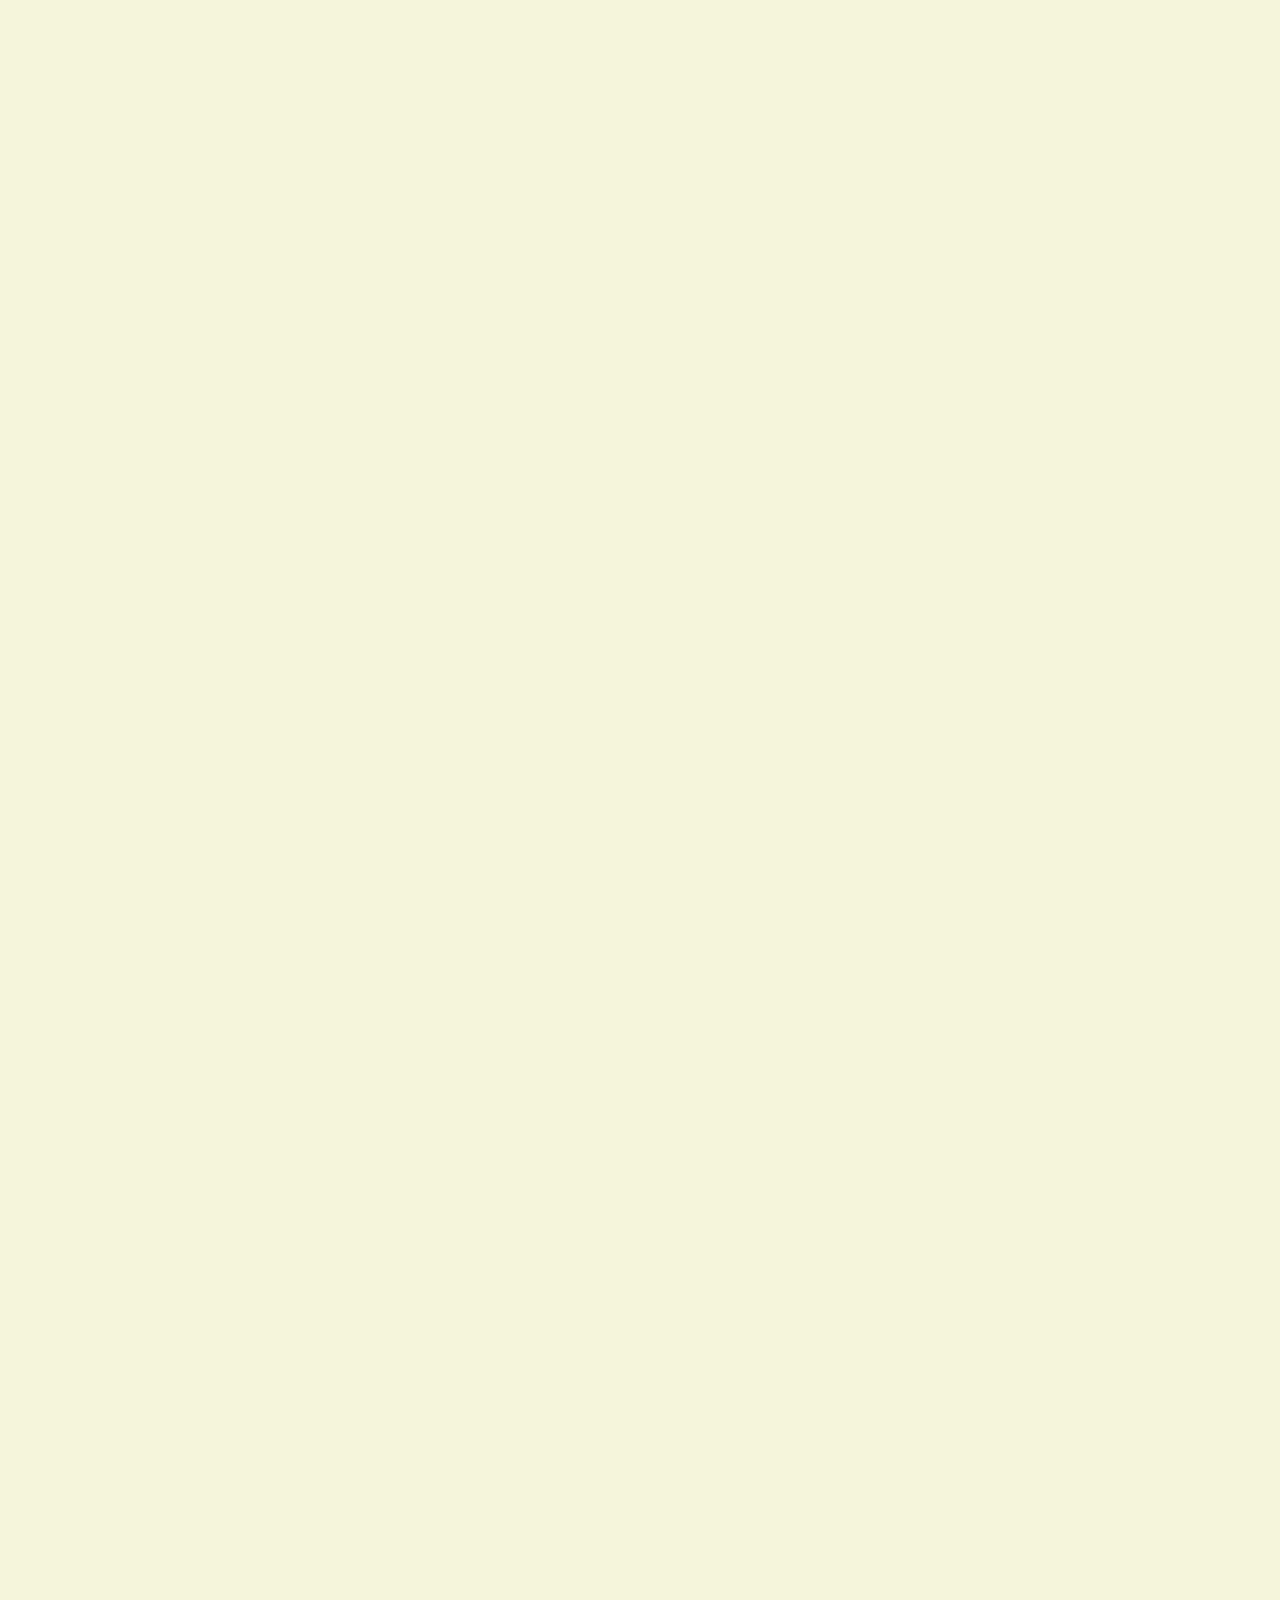
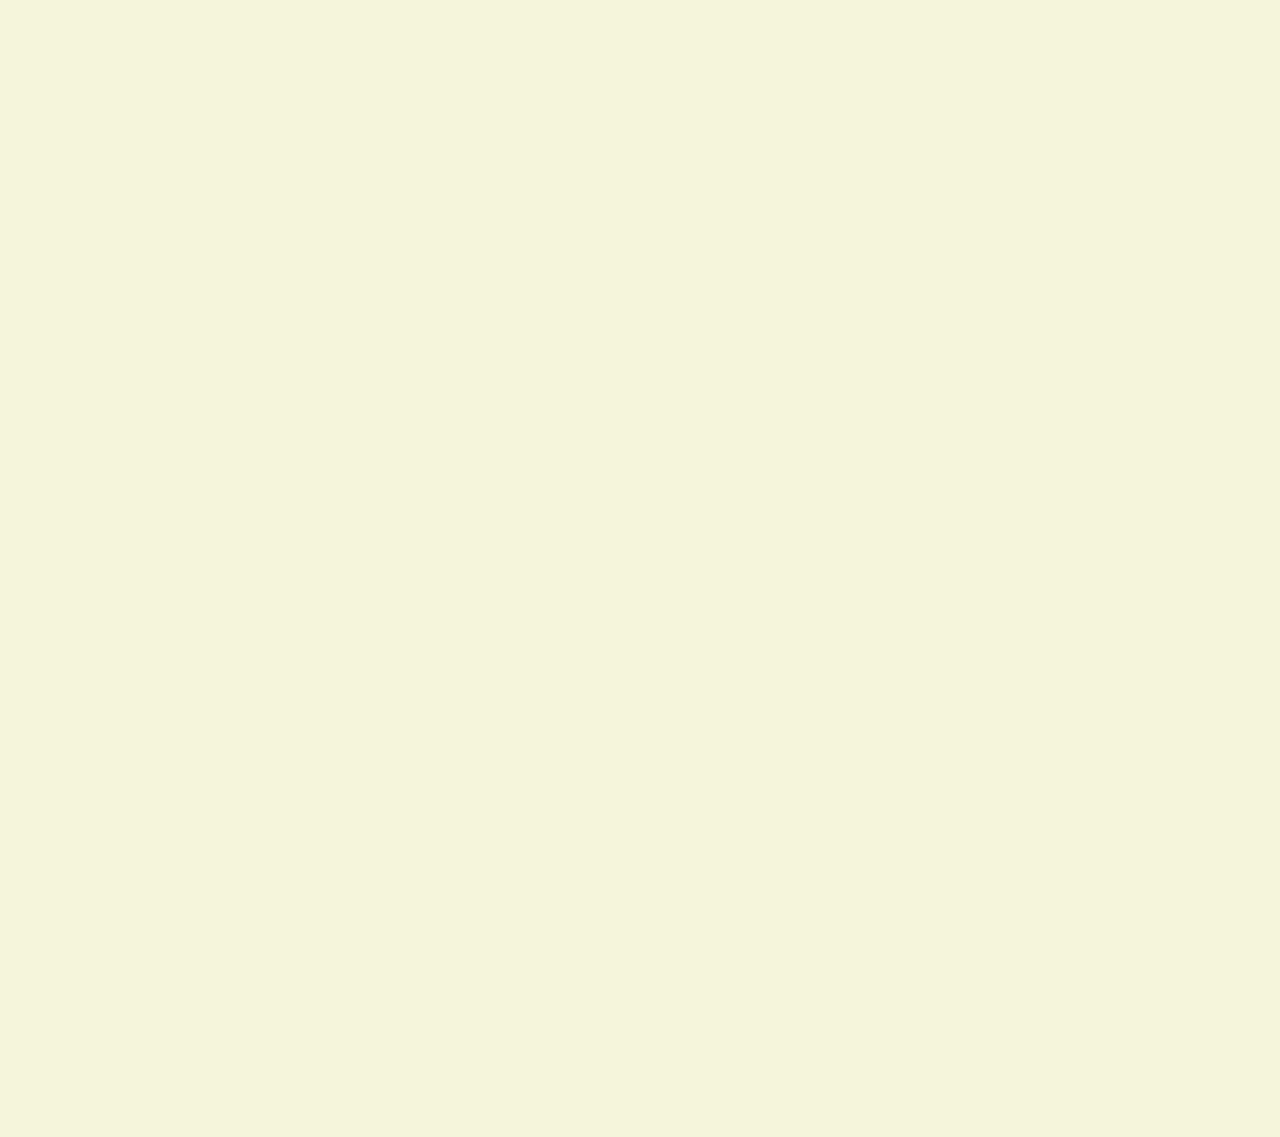
==== commit 411d9c51: "third commit" ====
--- a/index.html
+++ b/index.html
@@ -182,13 +182,105 @@
         <div class="content-coffee">
             <h1 class="heading head_take_away">Кава takeaway!</h1>
             <h3 class="heading3">Насолоджуйтеся кавою Starbuzz вдома, в офісі чи на відпочинку. Вразьте своїх рідних та близьких нашою кавою!</h3>
-            <a class="menu_item menu_item_1" href="#" title="Замовити">Замовити</a>
+            <a class="menu_item menu_item_1 popup_link" href="#popup" title="Замовити">Замовити</a>
         </div>
         <div class="image-coffee">
             <img src="./img/coffee-takeaway.jpg" alt="">
         </div>
     </div>
 </section>
+<div id="popup" class="popup">
+    <div class="popup_body">
+        <div class="popup_content">
+            <div class="popup_header">
+                <a href="#close" title="Close" class="popup_close">×</a>
+            </div>
+<div class="title"><h2>Оформлення online замовлення</h2></div>
+    <div class="container-form">
+        <form class="main_form main_form_1" action="#">
+            <fieldset class="forms">
+                <legend>Замовлення</legend>
+            <div class="columns">
+            <div class="part">
+                <div>Сорт кави</div> <select class="sort" name="number" id="coffeeclass">
+                    <option value="one">Starbucks Holiday Blend</option>
+                    <option value="two" selected>Starbucks Blonde Espresso Roast</option>
+                    <option value="three">Starbucks House Blend</option>
+                    <option value="four">Dark Espresso Roast</option>
+                </select>
+            </div>
+                <br>
+            <div class="part">
+                    Кількість пакетів <input class="input_det packs" type="number" min="1" max="10">
+            </div>
+            <div class="part">
+                Тип кави
+                <br>
+                    <input type="radio" name="numbers" value="one">Зернова
+                    <br>
+                    <input type="radio" name="numbers" value="one" checked>Мелена
+            </div>
+            <div class="part">
+                Додаткові опції
+                <br>
+                    <input type="checkbox" class="custom-checkbox" id="pack" name="number" value="one">
+                    <label for="pack">Подарункова упаковка</label>
+                    <br>
+                    <input type="checkbox" class="custom-checkbox" id="cup" name="number" value="two">
+                    <label for="cup">Брендована чашка</label>
+                    <br>
+                    <input type="checkbox" class="custom-checkbox" id="product" name="number" value="three">
+                    <label for="product">Каталог продукції</label>
+            </div>
+            </div>
+            </fieldset>
+            <fieldset class="forms">
+                <legend>Контактна інформація</legend>
+                <div class="columns">
+                <div class="part">
+                <label for="surname">Прізвище<span>*</span></label>
+                <input class="input_det" type="text" id="surname" name="name" title="Введіть ваше прізвище (з великої літери)" placeholder="Ваше прізвище" required>
+                </div>
+                <div class="part">
+                <label for="myname">Ім'я<span>*</span></label>
+                <input class="input_det" type="text" id="myname" name="name" title="Введіть ваше ім'я (з великої літери)" placeholder="Ваше ім'я" required>
+                </div>
+                <div class="part">
+                <label for="myemail">Email</label>
+                <input class="input_det" type="email" id="myemail" name="email" title="Введіть ваш email" placeholder="Ваш email">
+                </div>
+                <div class="part">
+                <label for="phone">Телефон<span>*</span></label>
+                <input class="input_det" type="tel" id="phone" name="phone" title="Введіть ваш номер телефону" placeholder="333-33-33" pattern="[0-9]{3}-[0-9]{2}-[0-9]{2}" required>
+            </div>
+            </div>
+            </fieldset>
+            <fieldset class="forms">
+                <legend>Інформація по доставці</legend>
+            <div class="columns">
+                <div class="part">
+                <label>Адреса</label>
+                <input class="input_det" type="text" name="street" title="Введіть вашу адресу" placeholder="вул.Нова, 30А">
+                </div>
+                <div class="part">
+                <label>Місто</label>
+                <input class="input_det" type="text" name="city" title="Введіть назву вашого міста/села" placeholder="м.Київ">
+                </div>
+                <div class="part">
+                <label>Поштовий індекс</label>
+                <input class="input_det" type="text" title="Введіть ваш поштовий індекс" placeholder="03148" pattern="[0-9]{5}">
+                </div>
+            </div>
+            </fieldset>
+        <div class="buttons">
+            <button type="submit" class="floated button1">Оформити замовлення</button>
+            <button type="submit" class="floated button2">Очистити</button>
+            </div>
+        </form>
+    </div>
+        </div>
+    </div>
+</div>
 <section class="news">
     <div class="columns1">
         <div class="part1">
@@ -228,6 +320,49 @@
         </div>
     </div>
 </section>
+<footer>
+    <div class="container-footer">
+      <ul class="flex-row flex-links">
+        <li><a href="#h">Головна</a></li>
+        <li><a href="#about">Про нас</a></li>
+        <li><a href="#services">Послуги</a></li>
+        <li><a href="#team">Партнери</a></li>
+        <li><a href="#contact-us">Контакти</a></li>
+      </ul>
+      <ul class="flex-row">
+        <li>
+            <a href="https://www.instagram.com/" title="Instagram" target="_blank">
+                <img src="./img/icons/instagram.png" alt="Ми в Instagram!">
+            </a>
+        </li>
+        <li>
+            <a href="https://www.facebook.com/" title="Facebook" target="_blank">
+                <img src="./img/icons/facebook (1).png" alt="Ми в Facebook!">
+            </a>
+        </li>
+        <li>
+            <a href="mailto:starbuzzcafe@gmail.com?subject=Important" title="Email">
+                <img src="./img/icons/email.png" alt="Напишіть нам!">
+            </a>
+        </li>
+        <li>
+            <a href="skype:skypename?chat" title="Skype(chat)">
+                <img src="./img/icons/skype.png" alt="Напишіть нам в Skype!">
+            </a>
+        </li>
+        <li>
+            <a href="#" title="Twitter">
+                <img src="./img/icons/twitter.png" alt="Напишіть нам в Twitter!">
+            </a>
+        </li>
+        <li>
+            <a href="callto:+0689584521" title="Phone number">
+                <img src="./img/icons/call.png" alt="Зателефонуйте нам!">
+            </a>
+        </li>
+      </ul>
+    </div>
+  </footer>
 </body>
 <script src="script.js"></script>
 </html>--- a/mainfile.css
+++ b/mainfile.css
@@ -14,6 +14,7 @@
 body{
     background: beige;
     scroll-behavior: smooth;
+    overflow: auto;
 }
 body.lock{
     overflow: hidden;
@@ -63,10 +64,10 @@
     padding: 40px 7%;
     z-index: 1000;
 }
- h3 span {
+h3 span {
     color: #e3bc59f3;
 }
-h1, h2{
+h1, h2, h3{
     color: #a9855b;
 }
 
@@ -93,7 +94,6 @@
     font-size: 16px;
 }
 .header {
-    position: fixed;
     top: 0;
     left: 0;
     width: 100%;
@@ -537,8 +537,7 @@
 .container-form legend{
     font-size: 24px;
     font-weight: 700;
-    margin-bottom: 20px;
-    color: #dfbf6ff3;
+    color: #a9855b;
     text-transform: uppercase;
     text-align: center;
 }
@@ -626,6 +625,163 @@
     width: 100%;
     height: auto;
 }
+/*section footer*/
+.footer{
+    background-color: #e9e7e5;
+}
+/*popup*/
+.popup{
+    position: fixed;
+    height: 100%;
+    width: 100%;
+    background-color: rgba(0, 0, 0, 0.712);
+    top: 0;
+    left: 0;
+    opacity: 0;
+    visibility: hidden;
+    overflow-y: auto;
+    overflow-x: hidden;
+    transition: all 0.5s ease 0s;
+}
+.popup:target{
+    opacity: 1;
+    visibility: visible;
+}
+.popup_body{
+    min-height: 100%;
+    display: flex;
+    align-items: center;
+    justify-content: center;
+    padding: 30px 10px;
+    font-size: 14px;
+}
+.popup_content{
+    background-color: #fff;
+    color: #000;
+    max-width: 800px;
+    padding: 30px;
+}
+.popup_header .popup_close{
+    position: absolute;
+    right: 10px;
+    top: 10px;
+    font-size: 50px;
+    color: white;
+    font-family:'Trebuchet MS', 'Lucida Sans Unicode', 'Lucida Grande', 'Lucida Sans', Arial, sans-serif;
+}
+form.main_form_1 fieldset{
+    border-color: #fde3a0b4;
+    border-style: solid;
+    box-shadow: 0 0 20px rgb(0 0 0 / 10%);
+    border-radius: 3px;
+    padding: 20px 15px;
+    margin: 20px;
+}
+.part{
+    margin: 15px;
+    font-size: 16px;
+    flex: 50%;
+    box-sizing: border-box;
+    padding-left: 40px;
+    padding: 20px;
+    vertical-align: middle;
+}
+.columns {
+    display: flex;
+    flex-wrap: wrap;
+    margin-left: 40px;
+}
+.part input{
+    width: 160px;
+    outline: none;
+    border: 0.5px solid #bdbcbaf3;
+    font-size: 15px;
+    padding: 8px 10px;
+    transition: all 0.3s ease;
+}
+
+/*footer*/
+footer{
+    background-color: #eceef0;
+}
+.container-footer{
+    display: flex;
+    flex-direction: column;
+    align-items: center;
+}
+.container-footer ul{
+    margin-bottom: 28px;
+    flex-wrap: wrap;
+    justify-content: center;
+}
+.container-footer ul li a{
+    padding: 0 12px;
+    margin-bottom: 16px;
+    color: #726767;
+    font-family: 'Raleway', sans-serif;
+    font-size: 20px;
+}
+.flex-row{
+    display: flex;
+}
+.flex-row.flex-links li a:hover{
+    color: #e3bc59f3;
+    border-bottom: 2px solid #e3bc59f3;
+    padding-bottom: 4px;
+}
+ @media (min-width: 900px){
+        footer{
+        padding: 40px 20px;
+        }
+}
+
+/*page about caffeine*/
+.bg-color img{
+    margin: auto;
+    display: flex;
+}
+.left-coffee {
+    float: left;
+    margin: 4px ;
+    width: 280px;
+    height: 262px;
+}
+.left-tea{
+    float: left;
+    margin: 4px 5px 4px 5px ;
+    width: 230px;
+    height: 210px;
+    margin-top: 30px;
+}
+.circle {
+    float: left;
+    shape-outside: circle(45%);
+    height: 500px;
+    width: 500px;
+}
+.make-drink{
+    font-size: 18px;
+    font-weight: 500;
+    line-height: normal;
+    text-align: left;
+    text-transform: initial;
+    margin: 10px 5px;
+    color: #333333;
+}
+.bg-color,
+.bg-muted,
+.beans-bg,
+.coffee-bg,
+.make-coffee,
+.tea-bg,
+.make-tea{
+background-color: #dadfdf;
+}
+
+
+
+
+
 
 
 
@@ -709,7 +865,7 @@
     margin-left: 10px;
 }
 div.logo{
-    z-index: 3;
+    z-index: 2;
 }
 @media (max-width: 1280px){
     .row1{
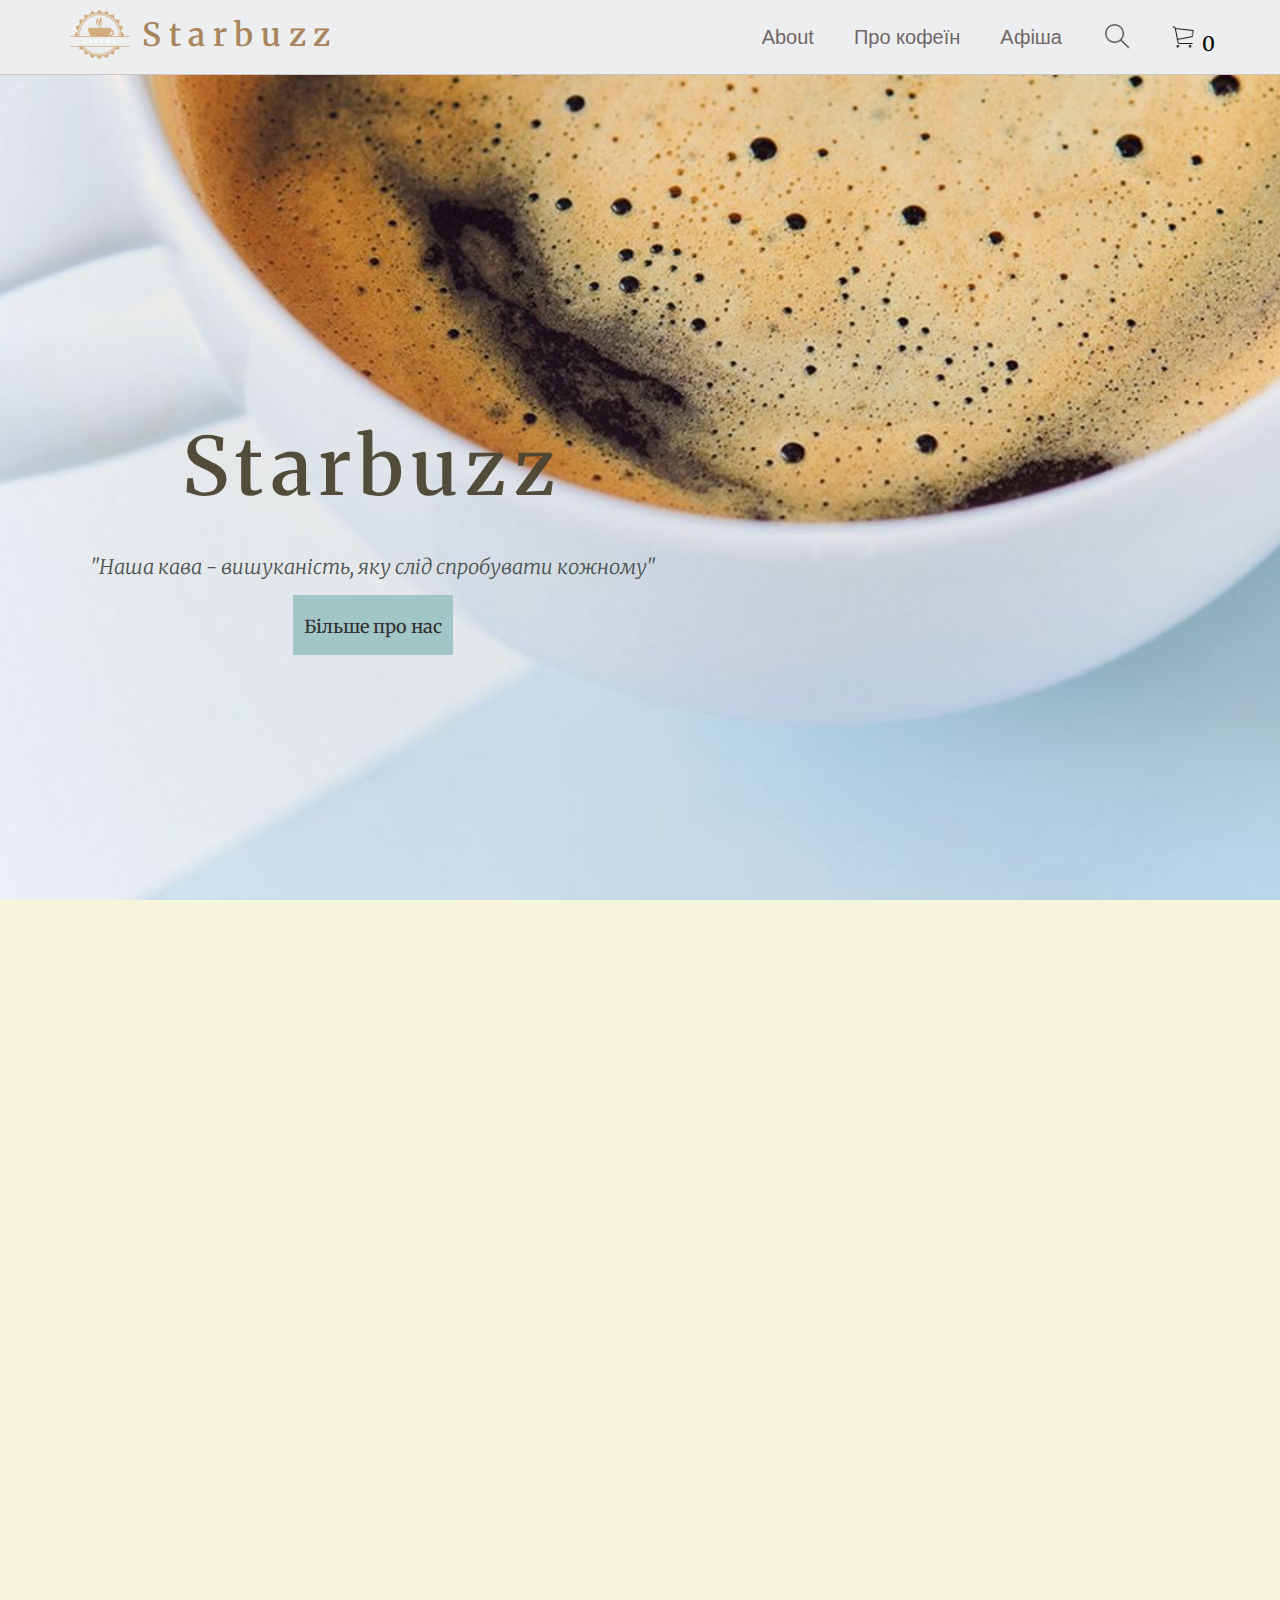
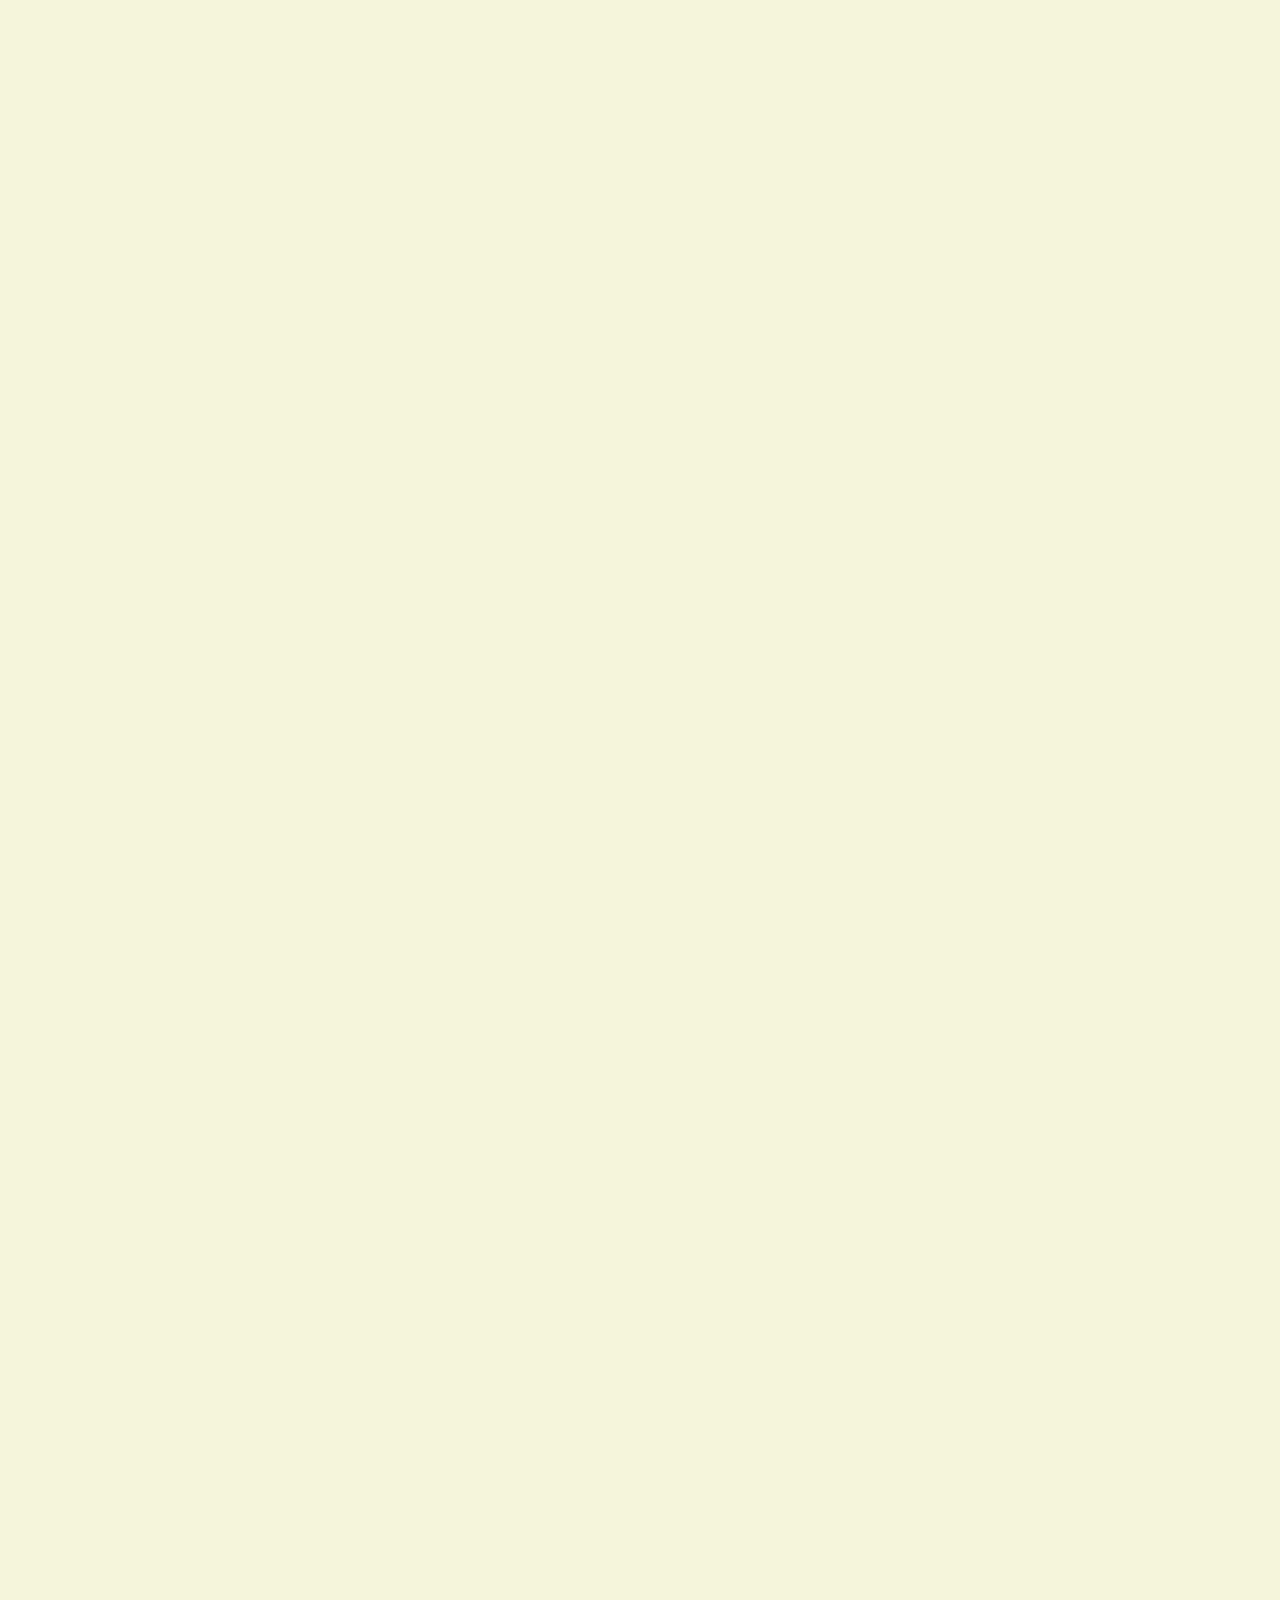
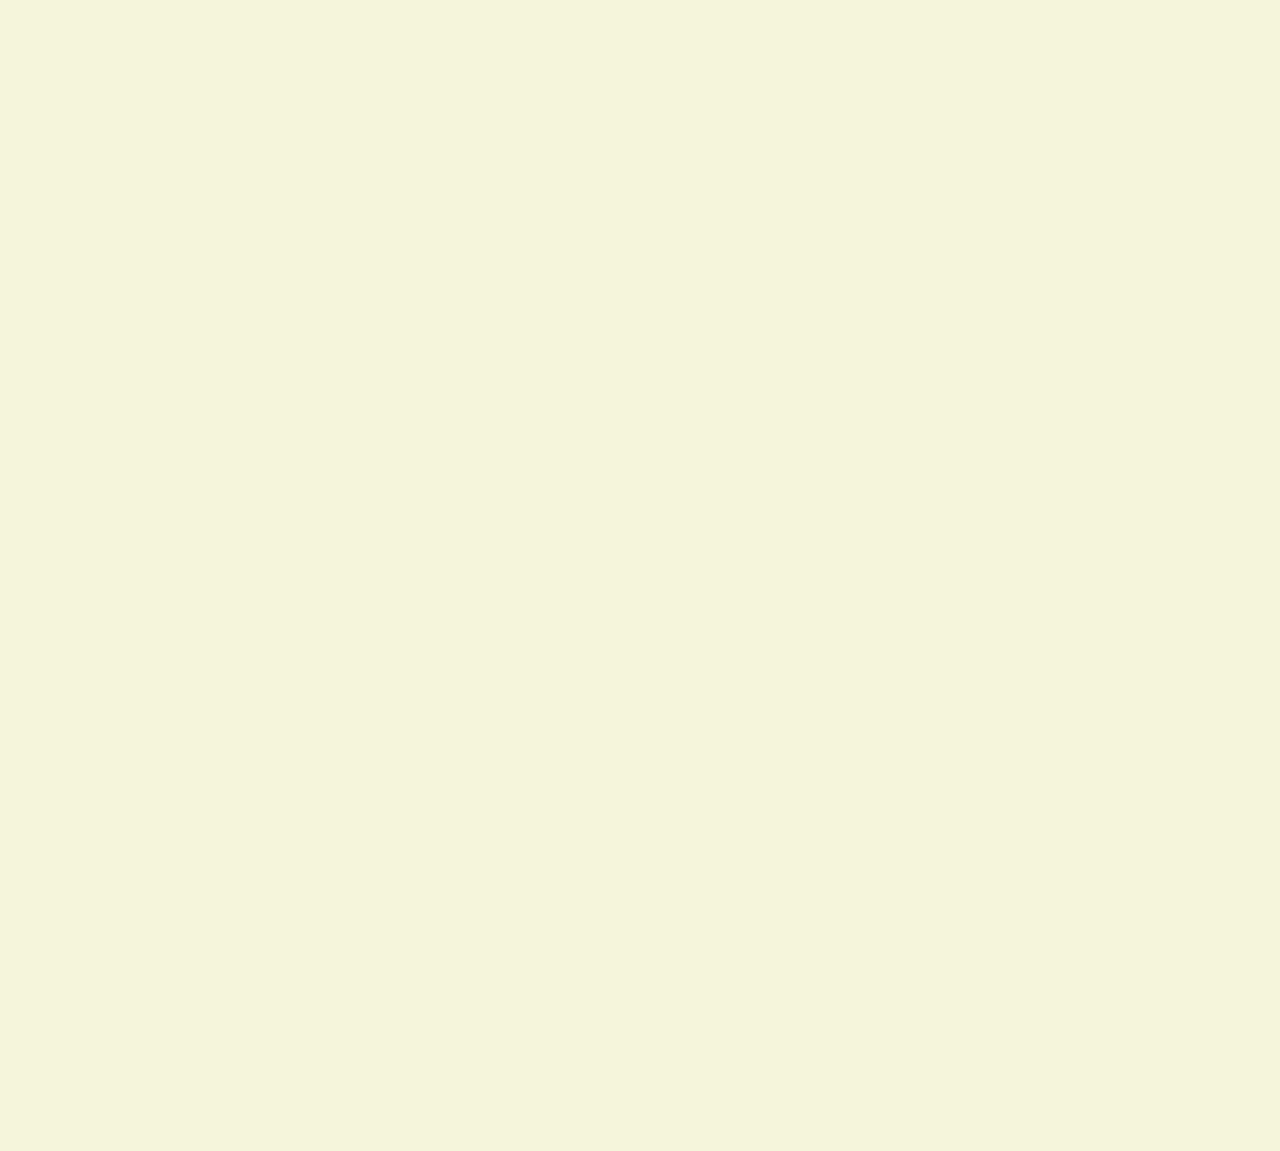
==== commit 5abb260b: "4thcommit" ====
--- a/index.html
+++ b/index.html
@@ -34,7 +34,7 @@
                 </ol>
                 <div class="icons">
                     <div class="search" id="search-btn"><img src="./img/search.png" alt="search"></div>
-                    <div class="shopping" id="card-btn"><img src="./img/shopping-cart.png" alt="yourcart"></div>
+                    <div class="shopping" id="card-btn"><a href="#popup"><img src="./img/shopping-cart.png" alt="yourcart"></a><span>0</span></div>
                 </div>
             </nav>
     </div>
@@ -60,45 +60,98 @@
         <h3 class="heading2">Бронюйте та купуйте якісну та смачну каву саме у нас!</h3>
         <div class="grid">
             <div class="buy-coffee">
-            <img class="starpic" src="./img/BlondeEspresso.png" alt="">
+            <img class="starpic" src="./img/blonde.png" alt="">
                 <h4 class="heading3">Starbucks Blonde Espresso Roast</h4>
+                <h3><span>₴ 155</span></h3>
                 <div class="roast">
             <img class="typeroast" src="./img/orange-point.svg" alt="">
                 <h4 class="heading3">Світле обсмажування</h4>
                 </div>
             <p class="p">Отримуйте задоволення від нашого еспресо найсвітлішого ступеня обсмажування.</p>
-            <p class="menu_item1"><a href="./pages/about.html" target="_blank" class="name">Додати</a></p>
+            <p class="menu_item1 add-cart"><a href="#" class="name">Додати</a></p>
         </div>
         <div class="buy-coffee">
-            <img class="starpic" src="./img/LongShadow.png" alt="">
+            <img class="starpic" src="./img/holiday.png" alt="">
                 <h4 class="heading3">Starbucks Holiday Blend</h4>
+                <h3><span>₴ 144</span></h3>
                     <div class="roast">
                     <img class="typeroast" src="./img/brown-point.svg" alt="">
                 <h4 class="heading3">Середнє обсмажування</h4>
                     </div>
             <p class="p">Насолодіться особливим блендом солодких смаків з трав’яними та кленовими нотками.</p>
-            <p class="menu_item1"><a href="./pages/about.html" target="_blank" class="name">Додати</a></p>
+            <p class="menu_item1 add-cart"><a href="#" class="name">Додати</a></p>
         </div>
     <div class="buy-coffee">
-        <img class="starpic" src="./img/Shadow_HouseBlend.png" alt="">
+        <img class="starpic" src="./img/house.png" alt="">
             <h4 class="heading3">Starbucks House Blend</h4>
+            <h3><span>₴ 160</span></h3>
             <div class="roast">
                 <img class="typeroast" src="./img/brown-point.svg" alt="">
             <h4 class="heading3">Середнє обсмажування</h4>
             </div>
             <p class="p">Збалансований смак горіхів і какао, який розкривається завдяки обсмажуванню.</p>
-            <p class="menu_item1"><a href="./pages/about.html" target="_blank" class="name">Додати</a></p>
+            <p class="menu_item1 add-cart"><a href="#" class="name">Додати</a></p>
     </div>
     <div class="buy-coffee special">
-        <img class="starpic" src="./img/Shadow_EspressoRoast.png" alt="">
+        <img class="starpic" src="./img/roast blend.png" alt="">
             <h4 class="heading3">Dark Espresso Roast</h4>
+            <h3><span>₴ 175</span></h3>
             <div class="roast">
                 <img class="typeroast" src="./img/purple-point.svg" alt="">
             <h4 class="heading3">Темне обсмажування</h4>
             </div>
             <p class="p">Для цього вишуканого еспресо характерний розкішний карамельний присмак.</p>
-            <p class="menu_item1"><a href="./pages/about.html" target="_blank" class="name">Додати</a></p>
-    </div>
+            <p class="menu_item1 add-cart"><a href="#" class="name">Додати</a></p>
+    </div>
+        </div>
+        <div id="popup" class="popup">
+            <div class="popup_body">
+                <div class="popup_content">
+                    <div class="popup_header">
+                        <a href="#close" title="Close" class="popup_close">×</a>
+                        <h5 class="product_title">ТОВАР</h5>
+                        <h5 class="price">ЦІНА</h5>
+                        <h5 class="quantity">КІЛЬКІСТЬ</h5>
+                        <h5 class="total">РАЗОМ</h5>
+                    </div>
+                    <div class="products">
+
+                    </div>
+                    
+<div class="container-form">
+    <form class="main_form main_form_1" action="#">
+        <div class="title"><h2>Оформлення online замовлення</h2></div>
+<fieldset class="forms">
+            <legend>Контактна інформація</legend>
+            <div class="columns">
+            <div class="part">
+            <label for="surname">Прізвище<span>*</span></label>
+            <input class="input_det" type="text" id="surname" name="name" title="Введіть ваше прізвище (з великої літери)" placeholder="Ваше прізвище" required>
+            </div>
+            <div class="part">
+            <label for="myname">Ім'я<span>*</span></label>
+            <input class="input_det" type="text" id="myname" name="name" title="Введіть ваше ім'я (з великої літери)" placeholder="Ваше ім'я" required>
+            </div>
+            <div class="part">
+            <label for="myemail">Email</label>
+            <input class="input_det" type="email" id="myemail" name="email" title="Введіть ваш email" placeholder="Ваш email">
+            </div>
+            <div class="part">
+            <label for="phone">Телефон<span>*</span></label>
+            <input class="input_det" type="tel" id="phone" name="phone" title="Введіть ваш номер телефону" placeholder="333-33-33" pattern="[0-9]{3}-[0-9]{2}-[0-9]{2}" required>
+        </div>
+        </div>
+        </fieldset>
+<div class="buttons">
+        <button type="submit" class="floated button1">Оформити замовлення</button>
+        <button type="submit" class="floated button2">Очистити</button>
+        </div>
+    </form>
+</div>
+    </div>
+
+                </div>
+            </div>
         </div>
 </section>
 <section class="menu_coffee">
@@ -189,98 +242,7 @@
         </div>
     </div>
 </section>
-<div id="popup" class="popup">
-    <div class="popup_body">
-        <div class="popup_content">
-            <div class="popup_header">
-                <a href="#close" title="Close" class="popup_close">×</a>
-            </div>
-<div class="title"><h2>Оформлення online замовлення</h2></div>
-    <div class="container-form">
-        <form class="main_form main_form_1" action="#">
-            <fieldset class="forms">
-                <legend>Замовлення</legend>
-            <div class="columns">
-            <div class="part">
-                <div>Сорт кави</div> <select class="sort" name="number" id="coffeeclass">
-                    <option value="one">Starbucks Holiday Blend</option>
-                    <option value="two" selected>Starbucks Blonde Espresso Roast</option>
-                    <option value="three">Starbucks House Blend</option>
-                    <option value="four">Dark Espresso Roast</option>
-                </select>
-            </div>
-                <br>
-            <div class="part">
-                    Кількість пакетів <input class="input_det packs" type="number" min="1" max="10">
-            </div>
-            <div class="part">
-                Тип кави
-                <br>
-                    <input type="radio" name="numbers" value="one">Зернова
-                    <br>
-                    <input type="radio" name="numbers" value="one" checked>Мелена
-            </div>
-            <div class="part">
-                Додаткові опції
-                <br>
-                    <input type="checkbox" class="custom-checkbox" id="pack" name="number" value="one">
-                    <label for="pack">Подарункова упаковка</label>
-                    <br>
-                    <input type="checkbox" class="custom-checkbox" id="cup" name="number" value="two">
-                    <label for="cup">Брендована чашка</label>
-                    <br>
-                    <input type="checkbox" class="custom-checkbox" id="product" name="number" value="three">
-                    <label for="product">Каталог продукції</label>
-            </div>
-            </div>
-            </fieldset>
-            <fieldset class="forms">
-                <legend>Контактна інформація</legend>
-                <div class="columns">
-                <div class="part">
-                <label for="surname">Прізвище<span>*</span></label>
-                <input class="input_det" type="text" id="surname" name="name" title="Введіть ваше прізвище (з великої літери)" placeholder="Ваше прізвище" required>
-                </div>
-                <div class="part">
-                <label for="myname">Ім'я<span>*</span></label>
-                <input class="input_det" type="text" id="myname" name="name" title="Введіть ваше ім'я (з великої літери)" placeholder="Ваше ім'я" required>
-                </div>
-                <div class="part">
-                <label for="myemail">Email</label>
-                <input class="input_det" type="email" id="myemail" name="email" title="Введіть ваш email" placeholder="Ваш email">
-                </div>
-                <div class="part">
-                <label for="phone">Телефон<span>*</span></label>
-                <input class="input_det" type="tel" id="phone" name="phone" title="Введіть ваш номер телефону" placeholder="333-33-33" pattern="[0-9]{3}-[0-9]{2}-[0-9]{2}" required>
-            </div>
-            </div>
-            </fieldset>
-            <fieldset class="forms">
-                <legend>Інформація по доставці</legend>
-            <div class="columns">
-                <div class="part">
-                <label>Адреса</label>
-                <input class="input_det" type="text" name="street" title="Введіть вашу адресу" placeholder="вул.Нова, 30А">
-                </div>
-                <div class="part">
-                <label>Місто</label>
-                <input class="input_det" type="text" name="city" title="Введіть назву вашого міста/села" placeholder="м.Київ">
-                </div>
-                <div class="part">
-                <label>Поштовий індекс</label>
-                <input class="input_det" type="text" title="Введіть ваш поштовий індекс" placeholder="03148" pattern="[0-9]{5}">
-                </div>
-            </div>
-            </fieldset>
-        <div class="buttons">
-            <button type="submit" class="floated button1">Оформити замовлення</button>
-            <button type="submit" class="floated button2">Очистити</button>
-            </div>
-        </form>
-    </div>
-        </div>
-    </div>
-</div>
+
 <section class="news">
     <div class="columns1">
         <div class="part1">
--- a/mainfile.css
+++ b/mainfile.css
@@ -177,6 +177,12 @@
 }
 .menu_icon{
     display: none;
+}
+.shopping span {
+    font-size: 20px;
+}
+nav.navbar.nav_container.active{
+    z-index: 1;
 }
 /*section cafebg*/
 section.container.cafebg{
@@ -643,6 +649,58 @@
     overflow-x: hidden;
     transition: all 0.5s ease 0s;
 }
+.popup_header{
+    width: 100%;
+    max-width: 800px;
+    display: flex;
+    justify-content: flex-start;
+    border-bottom: 4px solid lightgrey;
+    margin: 0 auto;
+}
+.product_title{
+    width: 45%;
+}
+.price{
+    width: 15%;
+    display: flex;
+    align-items: center;
+}
+.quantity{
+    width: 30%;
+    display: flex;
+    align-items: center;
+}
+.quantity img{
+    margin: 5px;
+    height: 20px;
+}
+.total{
+    display: flex;
+    align-items: center;
+}
+.basketTotalContainer{
+    display: flex;
+    justify-content: flex-end;
+    width: 100%;
+    padding: 10px 0;
+}
+.basketTotalTitle{
+    width: 30%;
+}
+.basketTotal{
+    width: 10%;
+}
+.product {
+    width: 45%;
+}
+.products{
+    display: flex;
+    flex-wrap: wrap;
+}
+.products .price,
+.products .total {
+    font-size: 18px;
+}
 .popup:target{
     opacity: 1;
     visibility: visible;
@@ -651,14 +709,15 @@
     min-height: 100%;
     display: flex;
     align-items: center;
-    justify-content: center;
+    justify-content: space-around;
     padding: 30px 10px;
     font-size: 14px;
 }
 .popup_content{
     background-color: #fff;
     color: #000;
-    max-width: 800px;
+    justify-content: space-around;
+    width: 800px;
     padding: 30px;
 }
 .popup_header .popup_close{
@@ -864,9 +923,6 @@
     max-width: 55px;
     margin-left: 10px;
 }
-div.logo{
-    z-index: 2;
-}
 @media (max-width: 1280px){
     .row1{
     flex-direction: column;
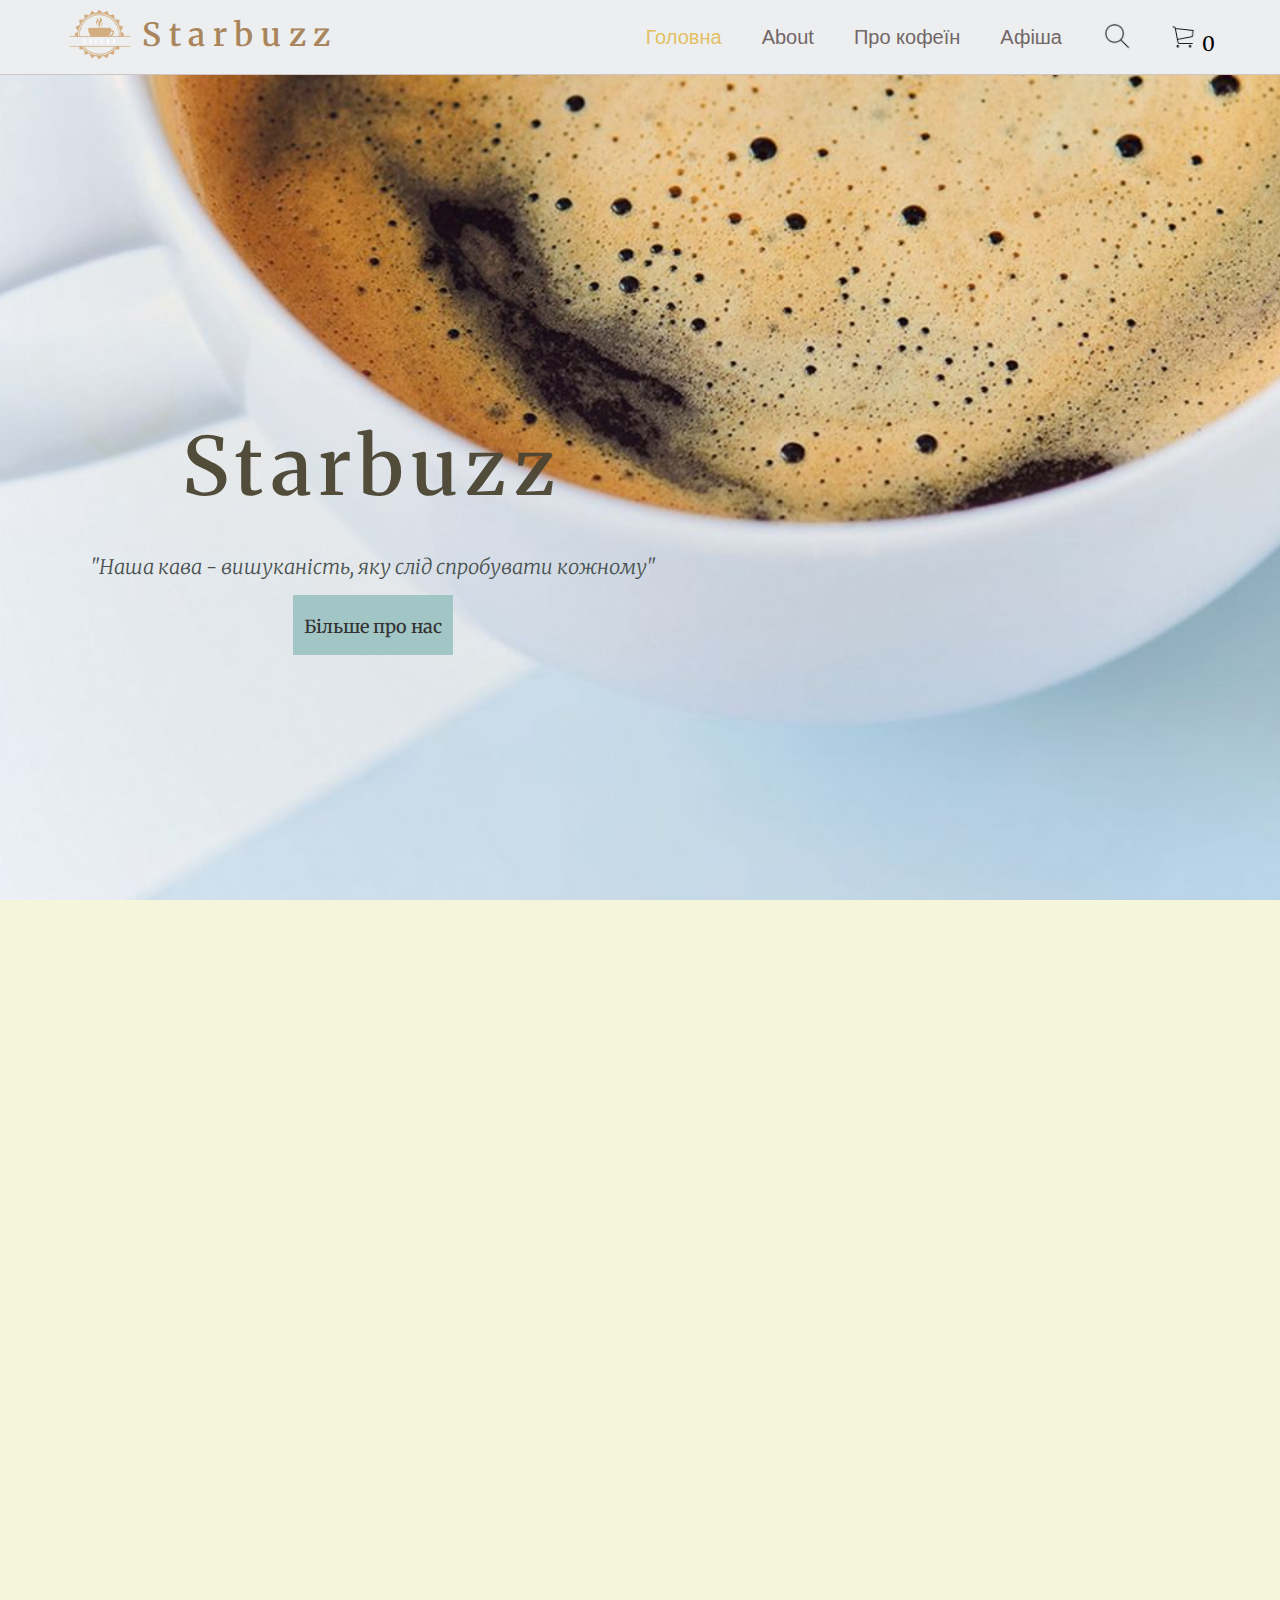
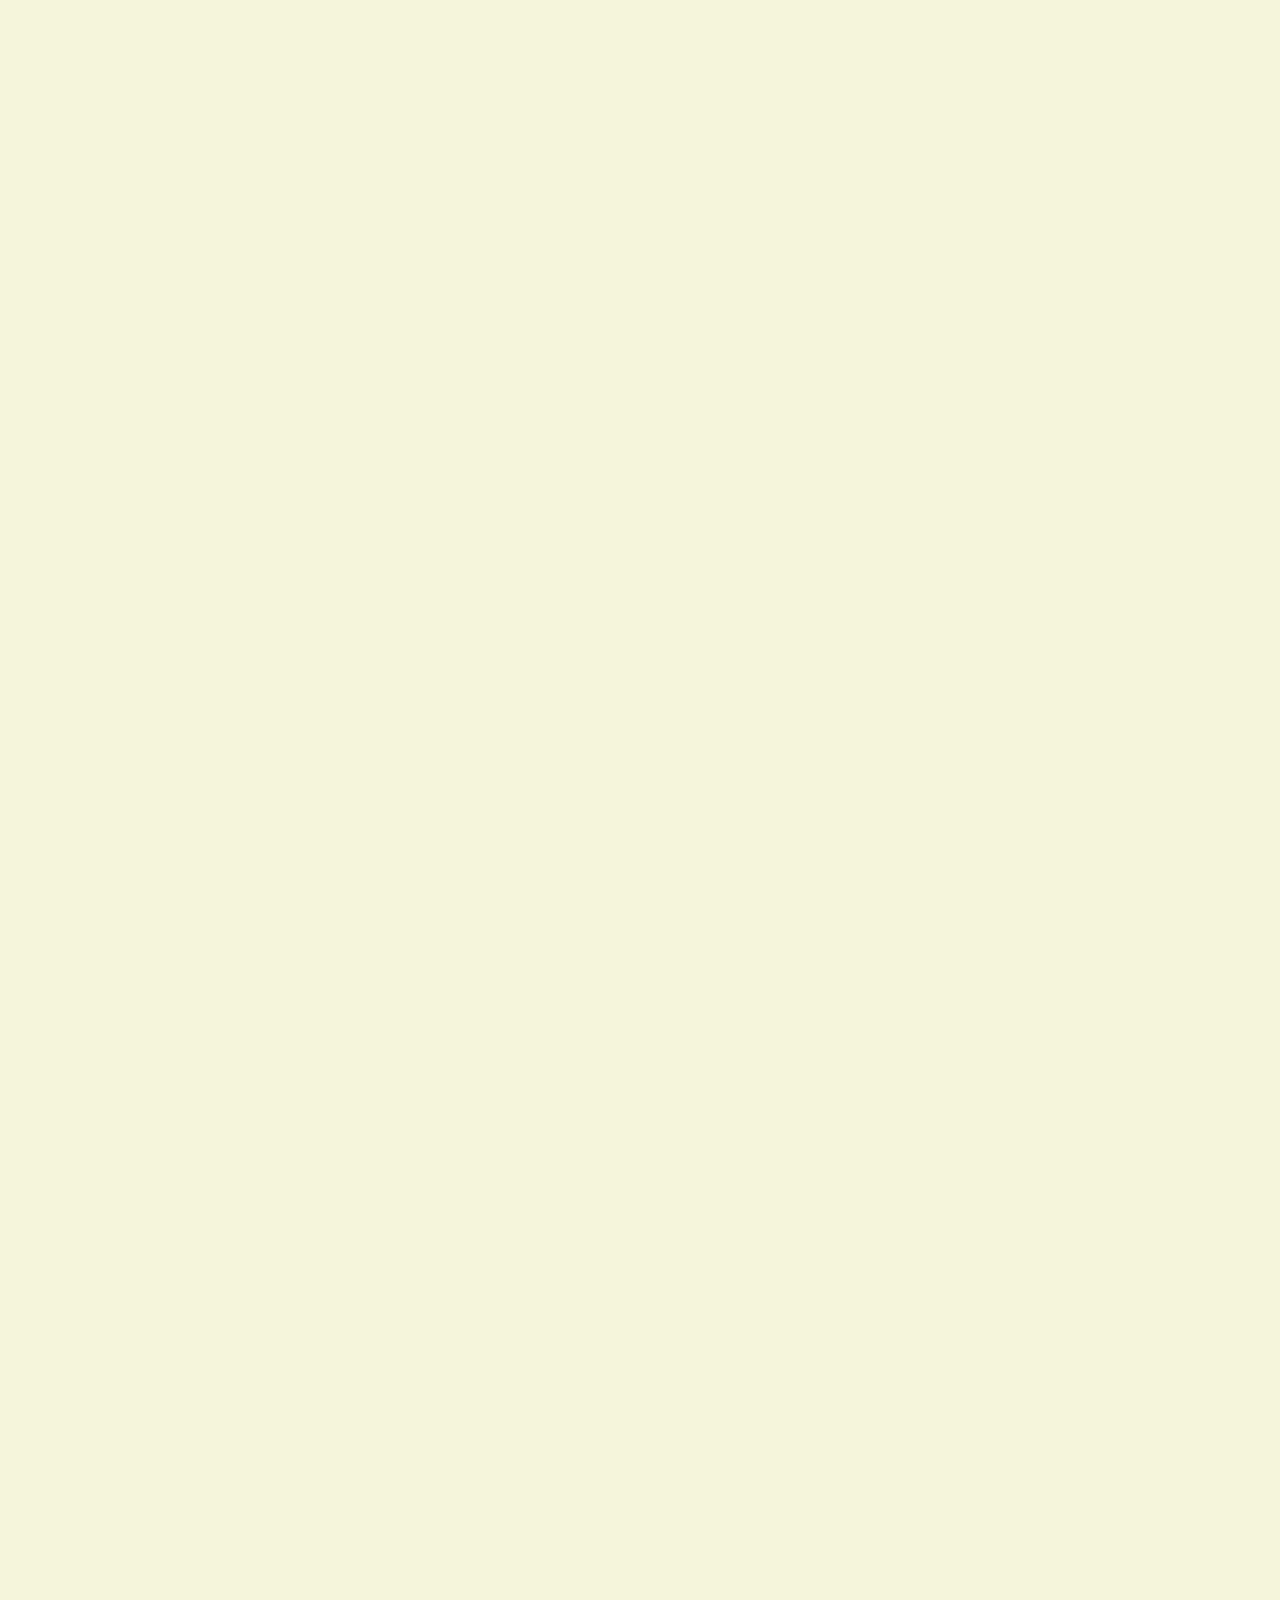
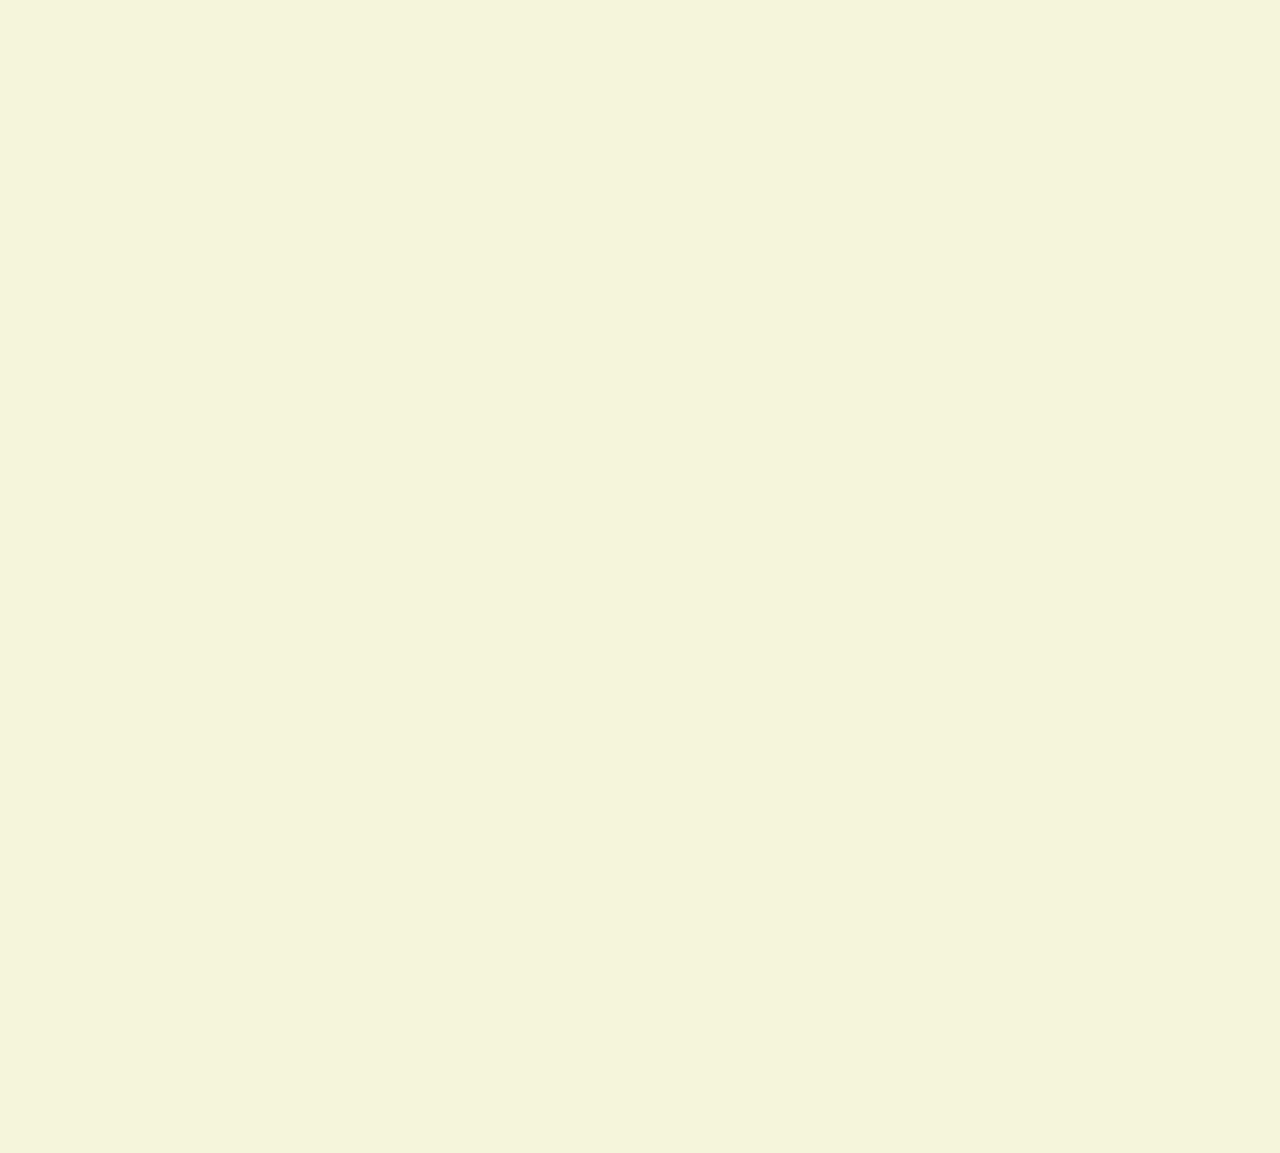
==== commit 88826e72: "mycommit" ====
--- a/index.html
+++ b/index.html
@@ -7,21 +7,23 @@
     <title> Starbuzz | Головна сторінка</title>
     <link rel = "stylesheet"  href="mainfile.css">
     <link href="https://fonts.googleapis.com/css2?family=Merriweather:wght@300&family=Noto+Serif&display=swap" rel="stylesheet">
+    <link rel="icon" type="img/png" sizes="32x32" href="img/favicon-32x32.png">
     <style>
     </style>
 </head>
 <body>
 <header class="header">
     <div class="header_container">
-        <div class="logo"><a href="#"><img src="./img/logo.png" alt="logo"></a><h1 id="logo-name">Starbuzz</h1></div>
+        <div class="logo"><a href="./index.html"><img src="./img/logo.png" alt="logo"></a><h1 id="logo-name">Starbuzz</h1></div>
         <div class="header_menu menu">
             <div class="menu_icon">
                 <img src="img/menu.png"></im>
             </div>
             <nav class="navbar nav_container">
                 <ol class="center_row">
+                    <li><a href="../index.html" class="menu__item current" target="_blank">Головна</a></li>
                     <li>
-                        <a href="#" class="menu__item">About</a>
+                        <a href="./pages/about.html" class="menu__item">About</a>
                         <span class="menu_arrow"></span>
                         <ul class="menu_sub-list">
                             <li><a href="#" class="menu_sub-link" target="_blank">Філософія</a></li>
@@ -30,7 +32,7 @@
                         </ul>
                     </li>
                 <li><a href="./pages/сaffeine.html" class="menu__item" target="_blank">Про кофеїн</a></li>
-                <li><a href="./pages/table.html" class="menu__item" target="_blank">Афіша</a></li>
+                <li><a href="./pages/table.html" id="table" class="menu__item" target="_blank">Афіша</a></li>
                 </ol>
                 <div class="icons">
                     <div class="search" id="search-btn"><img src="./img/search.png" alt="search"></div>
@@ -115,9 +117,8 @@
                         <h5 class="total">РАЗОМ</h5>
                     </div>
                     <div class="products">
-
+                        
                     </div>
-                    
 <div class="container-form">
     <form class="main_form main_form_1" action="#">
         <div class="title"><h2>Оформлення online замовлення</h2></div>
@@ -143,9 +144,9 @@
         </div>
         </fieldset>
 <div class="buttons">
-        <button type="submit" class="floated button1">Оформити замовлення</button>
-        <button type="submit" class="floated button2">Очистити</button>
-        </div>
+        <button type="submit" class="btn-sub">Оформити замовлення</button>
+        <button type="submit" class="btn-sub">Очистити</button>
+</div>
     </form>
 </div>
     </div>
--- a/mainfile.css
+++ b/mainfile.css
@@ -152,6 +152,9 @@
     color: #e3bc59f3;
     border-bottom: 2px solid #e3bc59f3;
     padding-bottom: 8px;
+}
+li a.menu__item.current {
+    color: #e3bc59f3!important;
 }
 .menu_sub-list li a:hover{
     color: #e3bc59f3;
@@ -348,6 +351,13 @@
     pointer-events: all;
     display: block;
 }
+.buttons{
+    display: flex;
+    align-items: center;
+}
+.buttons button{
+    margin: 10px;
+}
 /*section menu*/
 .menu_coffee {
     background-color: #e9e7e5;
@@ -529,14 +539,11 @@
 }
 .part1{
     flex: 50%;
-    align-items: center;
     justify-content: center;
 }
 .container-form{
-    max-width: 500px;
-    width: 100%;
     background: #fff;
-    margin: 20px auto;
+    margin: 20px 50px;
     padding: 30px;
     box-shadow: 1px 1px 2px rgb(0, 0, 0, 0.125);
 }
@@ -549,11 +556,19 @@
 }
 .container-form form{
     width: 100%;
+    height: auto;
+}
+.main_form .row{
+    display: flex;
+    flex-wrap: wrap;
+}
+.main_form .row fieldset{
+    flex: 50%;
+    padding: 26px 20px;
 }
 .part1{
     display: flex;
     align-items: center;
-    margin: 0 15px;
 }
 .part1 label{
     width: 50px;
@@ -568,7 +583,6 @@
     margin: 15px 0;
 }
 .part1 .input_det {
-    width: 160px;
     outline: none;
     border: 0.5px solid #bdbcbaf3;
     font-size: 15px;
@@ -674,6 +688,10 @@
     margin: 5px;
     height: 20px;
 }
+div.products div.product img{
+    width: 150px;
+    height: 150px;
+}
 .total{
     display: flex;
     align-items: center;
@@ -739,26 +757,38 @@
 .part{
     margin: 15px;
     font-size: 16px;
-    flex: 50%;
     box-sizing: border-box;
     padding-left: 40px;
     padding: 20px;
     vertical-align: middle;
 }
-.columns {
-    display: flex;
-    flex-wrap: wrap;
-    margin-left: 40px;
-}
-.part input{
-    width: 160px;
+.part input.input_det{
+    width: 100%;
+    padding: 14px;
+    font-size: 14px;
+    text-transform: none;
     outline: none;
     border: 0.5px solid #bdbcbaf3;
-    font-size: 15px;
-    padding: 8px 10px;
     transition: all 0.3s ease;
 }
-
+.part input[type="radio"]{
+    margin: 7px;
+}
+.part {
+    clear:both; text-align: left;
+}
+label span{
+    color: red;
+}
+label a{
+    color: #a9855b;
+}
+label a:hover{
+    color:rgb(212, 202, 142);
+}
+.columns label {
+    font-size: 14px;
+}
 /*footer*/
 footer{
     background-color: #eceef0;
@@ -793,7 +823,6 @@
         padding: 40px 20px;
         }
 }
-
 /*page about caffeine*/
 .bg-color img{
     margin: auto;
@@ -813,10 +842,12 @@
     margin-top: 30px;
 }
 .circle {
+    border-radius: 50%;
     float: left;
     shape-outside: circle(45%);
-    height: 500px;
-    width: 500px;
+    height: 350px;
+    width: 350px;
+    padding: 30px;
 }
 .make-drink{
     font-size: 18px;
@@ -837,14 +868,321 @@
 background-color: #dadfdf;
 }
 
+/*page about*/
+/*section rewievs*/
+section.review{
+    background-color: #dadfdf;
+}
+.review .box-container{
+    display: grid;
+    grid-template-columns: repeat(auto-fit, minmax(30rem, 1fr));
+    gap: 24px;
+}
+.review .box-container .box{
+    border:1px solid #b89e80; 
+    text-align: center;
+    padding: 20px 25px;
+}
+.review .box-container .box p{
+    font-size: 1.5rem;
+    line-height: 1.8;
+    color: #4b4432f3;
+    padding: 2rem 0;
+}
+.review .box-container .box .user{
+    height: 150px;
+    width: 150px;
+    border-radius: 50%;
+    object-fit: cover;
+}
+.review .box-container .box h3{
+    padding: 24px 0;
+    font-size: 30px;
+}
+.rating-result {
+	width: 265px;
+	margin: 0 auto;
+}
+.rating-result span {
+	padding: 0;
+	font-size: 22px;
+	margin: 0 2px;
+	line-height: 0.6;
+	color: lightgrey;
+	text-shadow: 1px 1px #bbb;
+}
+.rating-result > span:before {
+	content: '★';
+}
+.rating-result > span.active {
+	color: gold;
+	text-shadow: 1px 1px #c60;
+}
+/*section write reviews*/
+section.contact {
+    background-color: #e9e7e5;
+}
+.contact .row{
+    display: flex;
+    background: rgb(246 245 244);
+    flex-wrap: wrap;
+    gap: 10px;
+}
+.contact .row .photo-in-form{
+    margin: 30px;
+}
+.photo-in-form img {
+    width: 100%;
+    height: auto;
+}
+.contact .row form {
+    flex: 50%;
+    padding: 26px 20px;
+    text-align: center;
+}
+.contact .row form h3{
+    font-size: 30px;
+}
+.contact .row form .input-form{
+    display: flex;
+    align-items: center;
+    margin-top: 25px;
+    margin-bottom: 25px;
+    border: 2px solid #fff;
+}
+.input-form label {
+    font-size: 16px;
+}
+.contact .row form .input-form img{
+    padding-left: 14px; 
+    padding-right: 14px;
+}
+.contact .row form .input-form input,
+.contact .row form .input-form p textarea{
+    width: 100%;
+    padding: 14px;
+    font-size: 14px;
+    text-transform: none;
+}
+.btn-sub {
+    height: 50px;
+    width: 150px;
+    font-size: 16px;
+    color: #a9855b;
+    background-color: #dac48ef3;
+    cursor: pointer;
+}
+.btn-sub:hover{
+    color: #dac48ef3;
+    background-color: #a9855b;
+}
+/*section video*/
+section.video-section{
+    background-color: #e9e7e5;
+}
+.video-section .row-video{
+    display: flex;
+    align-items: center;
+    gap: 25px;
+}
+.video-section .row-video .video video {
+    flex: 50%;
+}
+.video video{
+    width: 100%;
+    height: auto;
+}
+/*section about us*/
+section.about-us {
+    background-image: url(./img/background_image.jpg);
+    background-attachment: fixed;
+    background-size: cover;
+    background-position: center;
+    min-height: 65vh;
+    width: 100%;
+
+}
+@media(max-width: 775px){
+    section.video-section .row-video{
+    flex-direction: column;
+    }
+}
+/*page table*/
+section.table{
+    background-color: #dadfdf;
+}
+table {
+    background-color: initial;
+    width: 55%;
+}
+h2 span {
+    color: #5E4554;
+}
+.content-table {
+    border-collapse: collapse;
+    margin: 30px 0;
+    font-size: 18px;
+    font-weight: 500;
+    line-height: normal;
+    letter-spacing: 0.5px;
+    color: #333333;
+    border-radius: 4px 4px 0 0;
+    box-shadow: 0 0 20px rgb(0, 0, 0, 0.1);
+}
+.content-table thead tr {
+    background-color: #3c4047;
+    color: rgb(180, 157, 140);;
+    font-weight: bold;
+}
+.content-table th,
+.content-table td {
+    padding: 12px 15px;
+}
+.content-table tbody tr {
+    border-bottom: 0.6px solid #daae40;
+}
+tbody td {
+    text-align: center;
+}
+.date span {
+    color: black;
+    font-weight: bolder;
+    font-size: 35px;
+}
+td.date span {
+    display: block;
+}
+.date {
+    text-align: center;
+}
+table.content-table {
+    margin: auto;
+}
+/*popup-2*/
+.modal{
+    visibility: hidden;
+    opacity: 0;
+    position: fixed;
+    top: 0;
+    right: 0;
+    bottom: 0;
+    left: 0;
+    z-index: 1010;
+    overflow-y: auto;
+    -webkit-overflow-scrolling: touch;
+    padding: 40px;
+    background: rgba(0,0,0,.5);
+    transition: 0s visibility 0.15s, 0.15s opacity;
+}
+.modal-content{
+    opacity: 0;
+    transform: translateY(-100px);
+    position: relative;
+    box-sizing: border-box;
+    margin: 0 auto;
+    padding: 30px;
+    width: 900px;
+    max-width: calc(100% - 0.01px)!important;
+    background: #fff;
+    transition: .3s linear;
+    transition-property: opacity,transform;
+}
+.modal-close{
+    position: absolute;
+    z-index: 1010;
+    top: 10px;
+    right: 10px;
+    padding: 5px;
+    cursor: pointer;
+    border: none;
+    background-color: transparet;
+    display: inline-block;
+    outline: none;
+    opacity: 0.6;
+    transition: .1s ease-in-out;
+    transition-property: opacity;
+}
+.modal-close:hover{
+    opacity: 1;
+}
+.modal.active{
+    visibility: visible;
+    opacity: 1;
+    transition: 0s visibility, 0.15s opacity;
+}
+.modal.active .modal-content {
+    opacity: 1;
+    transform: translateY(0);
+    transition: .3s linear;
+    transition-property: opacity,transform;
+}
+.modal-close a{
+    font-size: 20px;
+    color: #000;
+    font-family:'Trebuchet MS', 'Lucida Sans Unicode', 'Lucida Grande', 'Lucida Sans', Arial, sans-serif;
+}
+/*section tickets*/
+section.tickets{
+    background-color: #e9e7e5;
+}
+.col1 img{
+    flex: 50%;
+    width: 100%;
+    height: auto;
+}
+.col1 button {
+    flex: 50%;
+    margin: 40px;
+    margin-left: 150px;
+}
+
+@media 
+only screen and (max-width: 530px){
+	table, thead, tbody, th, td, tr { 
+		display: block; 
+	}
+	thead tr { 
+		position: absolute;
+		top: -9999px;
+		left: -9999px;
+	}
+	tr { border: 1px solid #ccc; }
+	td { 
+		border: none;
+		border-bottom: 1px solid #eee; 
+		position: relative;
+		padding-left: 50%; 
+	}
+    table.content-table{
+        width: 450px;
+        max-width: 100%;
+    }
+	td:before { 
+		top: 6px;
+		left: 6px;
+		width: 45%; 
+		padding-right: 10px; 
+		white-space: nowrap;
+        font-weight: 600;
+        color: #5e5249;
+	}
+    td:nth-of-type(1):before { content: "Дата: "; }
+	td:nth-of-type(2):before { content: "Час: "; }
+	td:nth-of-type(3):before { content: "Виконавець: "; }
+	td:nth-of-type(4):before { content: "Вартість: "; }
+    .tr td:nth-of-type(1):before { content: "Час: "; }
+	.tr td:nth-of-type(2):before { content: "Виконавець: "; }
+    .tr td:nth-of-type(3):before { content: "Вартість: "; }
+    
+
+}
 
 
 
 
 
 
-
-
+/*media queires*/
 @media (min-width: 767px){
     .center_row{
         display: flex;
@@ -951,14 +1289,6 @@
     }
 }
 @media (max-width: 340px){
-    .columns1 .part1{
-        width: 250px;
-        margin-right: 20px;
-    }
-    fieldset.forms legend {
-        margin-left: -40px;
-        font-size: 14px;
-    }
     fieldset.forms p.p,
     fieldset.forms p.p a,
     div.part1 label{
@@ -968,23 +1298,25 @@
         width: 100px;
     }
     .container-form{
-        width: 300px;
+        width: 100%;
+    }
+    .col1 p{
+        margin: 20px;
+        font-size: 14px;
+    }
+    
+}
+@media only screen and (max-width: 700px){
+    .popup_content {
+        width: 100%;
+    }
+}
+@media (max-width: 870px){
+    .popup_header .popup_close{
+        color:black;
     }
 }
 
-
-
-
-
-
-
-
-
-
-
-
-
-/*media queires*/
 @media screen and (min-width: 960px) {
     html {
       margin-left: calc(100vw - 100%);
@@ -1056,4 +1388,30 @@
     display: block;
     max-width: 100%;
     }
+    div.products div.product img{
+        width: 110px;
+        height: 110px;
+    }
+    .products .product p{
+        font-size: 14px;
+    }
+    .products .price, .products .total{
+        font-size: 14px;
+    }
+    .quantity img {
+        margin: 5px;
+        height: 15px;
+    }
+    .quantity {
+        width: 25%;
+    }
+}
+@media (max-width: 576px){
+    .container-form{
+        padding: 0;
+        margin: 0;
+    }
+    .main_form .row fieldset{
+        padding: 0;
+    }
 }